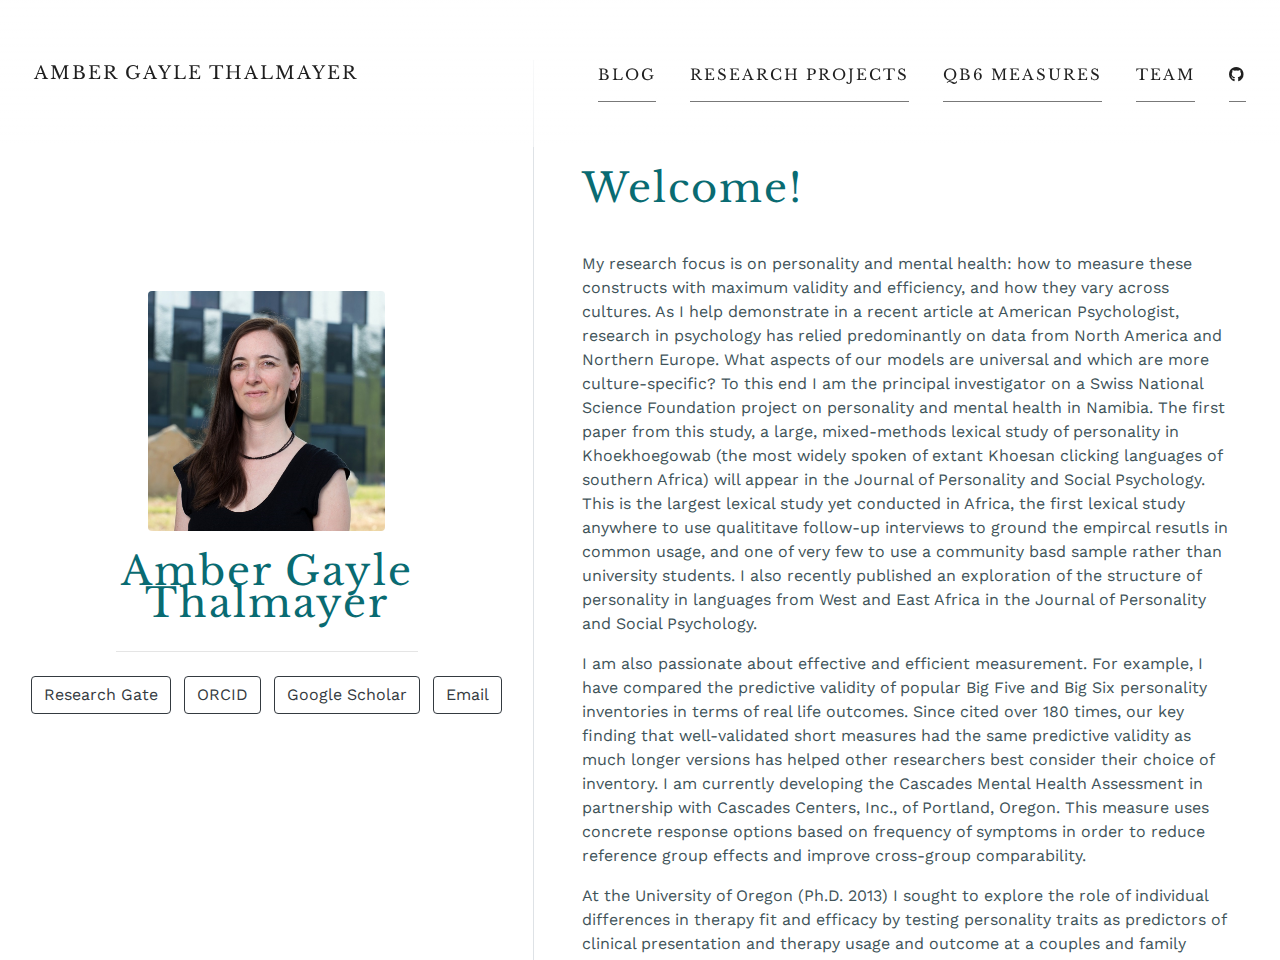
==== docs/index.html @ 48966f7f "initial commit" ====
<!doctype html>
<html lang="en">
  <head>
    <!-- Required meta tags -->
    <meta charset="utf-8">
    <meta name="viewport" content="width=device-width, initial-scale=1, shrink-to-fit=no">

    <!-- Bootstrap CSS -->
    <link rel="stylesheet" href="https://stackpath.bootstrapcdn.com/bootstrap/4.5.0/css/bootstrap.min.css">

    <link href="https://fonts.googleapis.com/css2?family=Roboto+Slab&display=swap" rel="stylesheet">
    <style type="text/css">body {font-family: 'Roboto Slab', serif;}</style>

    <title>Amber Gayle Thalmayer</title>

    
          <!--radix_placeholder_navigation_in_header-->
          <meta name="distill:offset" content=""/>

          <script type="application/javascript">

            window.headroom_prevent_pin = false;

            window.document.addEventListener("DOMContentLoaded", function (event) {

              // initialize headroom for banner
              var header = $('header').get(0);
              var headerHeight = header.offsetHeight;
              var headroom = new Headroom(header, {
                tolerance: 5,
                onPin : function() {
                  if (window.headroom_prevent_pin) {
                    window.headroom_prevent_pin = false;
                    headroom.unpin();
                  }
                }
              });
              headroom.init();
              if(window.location.hash)
                headroom.unpin();
              $(header).addClass('headroom--transition');

              // offset scroll location for banner on hash change
              // (see: https://github.com/WickyNilliams/headroom.js/issues/38)
              window.addEventListener("hashchange", function(event) {
                window.scrollTo(0, window.pageYOffset - (headerHeight + 25));
              });

              // responsive menu
              $('.distill-site-header').each(function(i, val) {
                var topnav = $(this);
                var toggle = topnav.find('.nav-toggle');
                toggle.on('click', function() {
                  topnav.toggleClass('responsive');
                });
              });

              // nav dropdowns
              $('.nav-dropbtn').click(function(e) {
                $(this).next('.nav-dropdown-content').toggleClass('nav-dropdown-active');
                $(this).parent().siblings('.nav-dropdown')
                   .children('.nav-dropdown-content').removeClass('nav-dropdown-active');
              });
              $("body").click(function(e){
                $('.nav-dropdown-content').removeClass('nav-dropdown-active');
              });
              $(".nav-dropdown").click(function(e){
                e.stopPropagation();
              });
            });
          </script>

          <style type="text/css">

          /* Theme (user-documented overrideables for nav appearance) */

          .distill-site-nav {
            color: rgba(255, 255, 255, 0.8);
            background-color: #0F2E3D;
            font-size: 15px;
            font-weight: 300;
          }

          .distill-site-nav a {
            color: inherit;
            text-decoration: none;
          }

          .distill-site-nav a:hover {
            color: white;
          }

          @media print {
            .distill-site-nav {
              display: none;
            }
          }

          .distill-site-header {

          }

          .distill-site-footer {

          }


          /* Site Header */

          .distill-site-header {
            width: 100%;
            box-sizing: border-box;
            z-index: 3;
          }

          .distill-site-header .nav-left {
            display: inline-block;
            margin-left: 8px;
          }

          @media screen and (max-width: 768px) {
            .distill-site-header .nav-left {
              margin-left: 0;
            }
          }


          .distill-site-header .nav-right {
            float: right;
            margin-right: 8px;
          }

          .distill-site-header a,
          .distill-site-header .title {
            display: inline-block;
            text-align: center;
            padding: 14px 10px 14px 10px;
          }

          .distill-site-header .title {
            font-size: 18px;
            min-width: 150px;
          }

          .distill-site-header .logo {
            padding: 0;
          }

          .distill-site-header .logo img {
            display: none;
            max-height: 20px;
            width: auto;
            margin-bottom: -4px;
          }

          .distill-site-header .nav-image img {
            max-height: 18px;
            width: auto;
            display: inline-block;
            margin-bottom: -3px;
          }



          @media screen and (min-width: 1000px) {
            .distill-site-header .logo img {
              display: inline-block;
            }
            .distill-site-header .nav-left {
              margin-left: 20px;
            }
            .distill-site-header .nav-right {
              margin-right: 20px;
            }
            .distill-site-header .title {
              padding-left: 12px;
            }
          }


          .distill-site-header .nav-toggle {
            display: none;
          }

          .nav-dropdown {
            display: inline-block;
            position: relative;
          }

          .nav-dropdown .nav-dropbtn {
            border: none;
            outline: none;
            color: rgba(255, 255, 255, 0.8);
            padding: 16px 10px;
            background-color: transparent;
            font-family: inherit;
            font-size: inherit;
            font-weight: inherit;
            margin: 0;
            margin-top: 1px;
            z-index: 2;
          }

          .nav-dropdown-content {
            display: none;
            position: absolute;
            background-color: white;
            min-width: 200px;
            border: 1px solid rgba(0,0,0,0.15);
            border-radius: 4px;
            box-shadow: 0px 8px 16px 0px rgba(0,0,0,0.1);
            z-index: 1;
            margin-top: 2px;
            white-space: nowrap;
            padding-top: 4px;
            padding-bottom: 4px;
          }

          .nav-dropdown-content hr {
            margin-top: 4px;
            margin-bottom: 4px;
            border: none;
            border-bottom: 1px solid rgba(0, 0, 0, 0.1);
          }

          .nav-dropdown-active {
            display: block;
          }

          .nav-dropdown-content a, .nav-dropdown-content .nav-dropdown-header {
            color: black;
            padding: 6px 24px;
            text-decoration: none;
            display: block;
            text-align: left;
          }

          .nav-dropdown-content .nav-dropdown-header {
            display: block;
            padding: 5px 24px;
            padding-bottom: 0;
            text-transform: uppercase;
            font-size: 14px;
            color: #999999;
            white-space: nowrap;
          }

          .nav-dropdown:hover .nav-dropbtn {
            color: white;
          }

          .nav-dropdown-content a:hover {
            background-color: #ddd;
            color: black;
          }

          .nav-right .nav-dropdown-content {
            margin-left: -45%;
            right: 0;
          }

          @media screen and (max-width: 768px) {
            .distill-site-header a, .distill-site-header .nav-dropdown  {display: none;}
            .distill-site-header a.nav-toggle {
              float: right;
              display: block;
            }
            .distill-site-header .title {
              margin-left: 0;
            }
            .distill-site-header .nav-right {
              margin-right: 0;
            }
            .distill-site-header {
              overflow: hidden;
            }
            .nav-right .nav-dropdown-content {
              margin-left: 0;
            }
          }


          @media screen and (max-width: 768px) {
            .distill-site-header.responsive {position: relative; min-height: 500px; }
            .distill-site-header.responsive a.nav-toggle {
              position: absolute;
              right: 0;
              top: 0;
            }
            .distill-site-header.responsive a,
            .distill-site-header.responsive .nav-dropdown {
              display: block;
              text-align: left;
            }
            .distill-site-header.responsive .nav-left,
            .distill-site-header.responsive .nav-right {
              width: 100%;
            }
            .distill-site-header.responsive .nav-dropdown {float: none;}
            .distill-site-header.responsive .nav-dropdown-content {position: relative;}
            .distill-site-header.responsive .nav-dropdown .nav-dropbtn {
              display: block;
              width: 100%;
              text-align: left;
            }
          }

          /* Site Footer */

          .distill-site-footer {
            width: 100%;
            overflow: hidden;
            box-sizing: border-box;
            z-index: 3;
            margin-top: 30px;
            padding-top: 30px;
            padding-bottom: 30px;
            text-align: center;
          }

          /* Headroom */

          d-title {
            padding-top: 6rem;
          }

          @media print {
            d-title {
              padding-top: 4rem;
            }
          }

          .headroom {
            z-index: 1000;
            position: fixed;
            top: 0;
            left: 0;
            right: 0;
          }

          .headroom--transition {
            transition: all .4s ease-in-out;
          }

          .headroom--unpinned {
            top: -100px;
          }

          .headroom--pinned {
            top: 0;
          }

          /* adjust viewport for navbar height */
          /* helps vertically center bootstrap (non-distill) content */
          .min-vh-100 {
            min-height: calc(100vh - 100px) !important;
          }

          </style>

          <script src="site_libs/jquery-3.6.0/jquery-3.6.0.min.js"></script>
          <link href="site_libs/font-awesome-5.1.0/css/all.css" rel="stylesheet"/>
          <link href="site_libs/font-awesome-5.1.0/css/v4-shims.css" rel="stylesheet"/>
          <script src="site_libs/headroom-0.9.4/headroom.min.js"></script>
          <script src="site_libs/autocomplete-0.37.1/autocomplete.min.js"></script>
          <script src="site_libs/fuse-6.4.1/fuse.min.js"></script>

          <script type="application/javascript">

          function getMeta(metaName) {
            var metas = document.getElementsByTagName('meta');
            for (let i = 0; i < metas.length; i++) {
              if (metas[i].getAttribute('name') === metaName) {
                return metas[i].getAttribute('content');
              }
            }
            return '';
          }

          function offsetURL(url) {
            var offset = getMeta('distill:offset');
            return offset ? offset + '/' + url : url;
          }

          function createFuseIndex() {

            // create fuse index
            var options = {
              keys: [
                { name: 'title', weight: 20 },
                { name: 'categories', weight: 15 },
                { name: 'description', weight: 10 },
                { name: 'contents', weight: 5 },
              ],
              ignoreLocation: true,
              threshold: 0
            };
            var fuse = new window.Fuse([], options);

            // fetch the main search.json
            return fetch(offsetURL('search.json'))
              .then(function(response) {
                if (response.status == 200) {
                  return response.json().then(function(json) {
                    // index main articles
                    json.articles.forEach(function(article) {
                      fuse.add(article);
                    });
                    // download collections and index their articles
                    return Promise.all(json.collections.map(function(collection) {
                      return fetch(offsetURL(collection)).then(function(response) {
                        if (response.status === 200) {
                          return response.json().then(function(articles) {
                            articles.forEach(function(article) {
                              fuse.add(article);
                            });
                          })
                        } else {
                          return Promise.reject(
                            new Error('Unexpected status from search index request: ' +
                                      response.status)
                          );
                        }
                      });
                    })).then(function() {
                      return fuse;
                    });
                  });

                } else {
                  return Promise.reject(
                    new Error('Unexpected status from search index request: ' +
                                response.status)
                  );
                }
              });
          }

          window.document.addEventListener("DOMContentLoaded", function (event) {

            // get search element (bail if we don't have one)
            var searchEl = window.document.getElementById('distill-search');
            if (!searchEl)
              return;

            createFuseIndex()
              .then(function(fuse) {

                // make search box visible
                searchEl.classList.remove('hidden');

                // initialize autocomplete
                var options = {
                  autoselect: true,
                  hint: false,
                  minLength: 2,
                };
                window.autocomplete(searchEl, options, [{
                  source: function(query, callback) {
                    const searchOptions = {
                      isCaseSensitive: false,
                      shouldSort: true,
                      minMatchCharLength: 2,
                      limit: 10,
                    };
                    var results = fuse.search(query, searchOptions);
                    callback(results
                      .map(function(result) { return result.item; })
                    );
                  },
                  templates: {
                    suggestion: function(suggestion) {
                      var img = suggestion.preview && Object.keys(suggestion.preview).length > 0
                        ? `<img src="${offsetURL(suggestion.preview)}"</img>`
                        : '';
                      var html = `
                        <div class="search-item">
                          <h3>${suggestion.title}</h3>
                          <div class="search-item-description">
                            ${suggestion.description || ''}
                          </div>
                          <div class="search-item-preview">
                            ${img}
                          </div>
                        </div>
                      `;
                      return html;
                    }
                  }
                }]).on('autocomplete:selected', function(event, suggestion) {
                  window.location.href = offsetURL(suggestion.path);
                });
                // remove inline display style on autocompleter (we want to
                // manage responsive display via css)
                $('.algolia-autocomplete').css("display", "");
              })
              .catch(function(error) {
                console.log(error);
              });

          });

          </script>

          <style type="text/css">

          .nav-search {
            font-size: x-small;
          }

          /* Algolioa Autocomplete */

          .algolia-autocomplete {
            display: inline-block;
            margin-left: 10px;
            vertical-align: sub;
            background-color: white;
            color: black;
            padding: 6px;
            padding-top: 8px;
            padding-bottom: 0;
            border-radius: 6px;
            border: 1px #0F2E3D solid;
            width: 180px;
          }


          @media screen and (max-width: 768px) {
            .distill-site-nav .algolia-autocomplete {
              display: none;
              visibility: hidden;
            }
            .distill-site-nav.responsive .algolia-autocomplete {
              display: inline-block;
              visibility: visible;
            }
            .distill-site-nav.responsive .algolia-autocomplete .aa-dropdown-menu {
              margin-left: 0;
              width: 400px;
              max-height: 400px;
            }
          }

          .algolia-autocomplete .aa-input, .algolia-autocomplete .aa-hint {
            width: 90%;
            outline: none;
            border: none;
          }

          .algolia-autocomplete .aa-hint {
            color: #999;
          }
          .algolia-autocomplete .aa-dropdown-menu {
            width: 550px;
            max-height: 70vh;
            overflow-x: visible;
            overflow-y: scroll;
            padding: 5px;
            margin-top: 3px;
            margin-left: -150px;
            background-color: #fff;
            border-radius: 5px;
            border: 1px solid #999;
            border-top: none;
          }

          .algolia-autocomplete .aa-dropdown-menu .aa-suggestion {
            cursor: pointer;
            padding: 5px 4px;
            border-bottom: 1px solid #eee;
          }

          .algolia-autocomplete .aa-dropdown-menu .aa-suggestion:last-of-type {
            border-bottom: none;
            margin-bottom: 2px;
          }

          .algolia-autocomplete .aa-dropdown-menu .aa-suggestion .search-item {
            overflow: hidden;
            font-size: 0.8em;
            line-height: 1.4em;
          }

          .algolia-autocomplete .aa-dropdown-menu .aa-suggestion .search-item h3 {
            font-size: 1rem;
            margin-block-start: 0;
            margin-block-end: 5px;
          }

          .algolia-autocomplete .aa-dropdown-menu .aa-suggestion .search-item-description {
            display: inline-block;
            overflow: hidden;
            height: 2.8em;
            width: 80%;
            margin-right: 4%;
          }

          .algolia-autocomplete .aa-dropdown-menu .aa-suggestion .search-item-preview {
            display: inline-block;
            width: 15%;
          }

          .algolia-autocomplete .aa-dropdown-menu .aa-suggestion .search-item-preview img {
            height: 3em;
            width: auto;
            display: none;
          }

          .algolia-autocomplete .aa-dropdown-menu .aa-suggestion .search-item-preview img[src] {
            display: initial;
          }

          .algolia-autocomplete .aa-dropdown-menu .aa-suggestion.aa-cursor {
            background-color: #eee;
          }
          .algolia-autocomplete .aa-dropdown-menu .aa-suggestion em {
            font-weight: bold;
            font-style: normal;
          }

          </style>


          <!--/radix_placeholder_navigation_in_header-->
          <!--radix_placeholder_site_in_header-->
          <style type="text/css">
          @import url('https://fonts.googleapis.com/css?family=Libre+Baskerville:300, 300i&display=swap');

          @import url('https://fonts.googleapis.com/css?family=Work+Sans&display=swap');

          @import url('https://fonts.googleapis.com/css?family=DM+Mono&display=swap');

          body {
            font-family: "Work Sans";
            /*color: #1f1f1f;*/
            color: #405359;
            font-size: 16px;
          }


          h1, h2, h3, h4, h5, h6 {
            font-family: "Libre Baskerville";
            letter-spacing: 2px;
            line-height: 2rem; /* increases, so wrapping headers don't overlap */ 
            color: #096B72;
            font-weight: 300;
          }

          d-title {
            padding-top: 13rem; /*so that navbar doesn't overlap fixed title */
          }

          d-title h1,
          d-article h2 {
          	font-weight: 300;
          }

          d-article div.sourceCode code, 
          d-article pre code {
          	font-family: "DM Mono", monospace;
          	font-size: 1rem;
          }

          /* --------------Navbar-------------------- */


          /* background-image for fade-to-white color of navbar */
          .distill-site-header{ 
            padding: 40px 0px;
            background-image: linear-gradient(to bottom, rgba(255, 255, 255, 1), rgba(255,255,255,0.5));   
            background-color: transparent;
            font-size: 15px;
            font-family: "Libre Baskerville";
            letter-spacing: 2px;
            text-transform: uppercase;
          }

          .distill-site-header .logo img{
            max-height: 40px; /* Makes logo bigger, default was 20px */
          }

          /* dropdown navbar color on mobile */

          @media screen and (max-width: 768px){
            .distill-site-header.responsive {
                background: rgba(255,255,255,0.99);
            }
          }


          /* Navbar Links with Animated Hover */ 


          .distill-site-header a { /* A normal link in navbar */
            color: #1f1f1f;
            display: inline-block; /* This line and line below is so pseudo-element will work later */
            position: relative; 
            text-decoration: none;
            padding-left: 0px; /* overrides default so animation looks Ok */
            padding-right: 0px; /* overrides default so animation looks Ok */
            margin: 10px 14px; /* replaces default padding values for margin values */
          }


          .distill-site-header a:hover { /* (unanimated) hover behavior for navbar links */
            color: #787878;
            padding-left: 0px; /* overrides default so animation looks Ok */
            padding-right: 0px; /* overrides default so animation looks Ok */
            margin: 10px 14px; /* replaces default padding values for margin values */
          }

          .distill-site-header a:before { /*Creates pseudoelement line under link */
            background-color: #787878;
            content: '';
            height: 1px; 
            position: absolute;
            bottom: -1px;
            transition: width 0.3s ease-in-out; /* animate the width */
            width: 100%;
          }

          .distill-site-header a:hover:before {
            width: 0; /* Shrinks width of pseudoelement to 0 when hovered */
          }

          /* Makes sure animation does NOT apply to Title or Logo links (or toggle on mobile) */

          .distill-site-header a.title:before, .distill-site-nav a.logo:before, a.nav-toggle:before {
            display: none;
          }

          .distill-site-header a.title, .distill-site-nav a.logo {
            padding: 10px 0px;
            margin: 10px 14px;
          }


          /* No navbar links on mobile except title and nav-toggle */

          @media screen and (max-width: 768px) {
            .distill-site-header a, .distill-site-header .nav-dropdown {
              display: none;
            }
            
            .distill-site-header a.title, .distill-site-header a.nav-toggle {
              display: inline-block;
              padding: 10px 0px;
              margin: 10px 14px; 
            }
          }



          /* -------------Appendix---------------- */

          d-appendix {
            background-color: #e6f3fc;
            border-top: none !important;
          }

          /* -------------Footer------------------*/

          .distill-site-footer {
            color: #f7f7f7b0;
            background-color: #1f1f1f;
            margin-top: 0px;
            padding: 50px 20px;
            font-size: 13px;
            letter-spacing: 1px;
            text-transform: uppercase;
            line-height: 12px;
            
          }

          d-byline div.byline.grid div p,
          d-byline,
          d-byline p,
          p.author,
          p.affiliation,
          d-byline h3,
          .d-toc,
          .d-toc-header,
          .d-toc ul,
          d-appendix p {
          	font-size: 0.9rem;
          }

          d-appendix h3 + * {
          	margin-top: 1.5em !important;
          }


          /*----- COLORED LIST BULLET----*/

          d-article ul {
            list-style: none; /* Remove default bullets */
          }

          d-article ul li::before {
            content: "\2022";  /* Add content: \2022 is the CSS Code/unicode for a bullet */
            color: #79beee; /* Change the color */
            font-weight: normal; /* If you want it to be bold */
            display: inline-block; /* Needed to add space between the bullet and the text */
            width: 1.5em; /* Also needed for space (tweak if needed) */
            margin-left: -1.5em; /* Also needed for space (tweak if needed) */
          }

          d-article ul > li > p {
            display: inline; /* to have content show up next to bullet */
            line-height: 1.6em;
          }

          d-article ul > li { /*to add back in space between bullet items that I took away by making p display inline */
            margin-top: 1em;
            margin-bottom: 1em;
          }

          .d-toc ul li::before {
            content: " ";  /* Remove toc bullets */
          }




          </style>
          <!--/radix_placeholder_site_in_header-->
          
          <style type="text/css">
          body {
            padding-top: 60px;
          }
          </style>
          <script src="C:\Users\HOME\Documents\R\win-library\4.0\rmarkdown\rmd\h\pandoc\header-attrs.js"></script>
    
    
  </head>
  <body>

          <!--radix_placeholder_navigation_before_body-->
          <header class="header header--fixed" role="banner">
          <nav class="distill-site-nav distill-site-header">
          <div class="nav-left">
          <a href="index.html" class="title">Amber Gayle Thalmayer</a>
          </div>
          <div class="nav-right">
          <a href="blog.html">Blog</a>
          <a href="projects.html">Research Projects</a>
          <a href="measures.html">QB6 Measures</a>
          <a href="team.html">Team</a>
          <a href="https://github.com/gayoungson/gayoungson.github.io">
          <i class="fab fa-github" aria-hidden="true"></i>
          </a>
          <a href="javascript:void(0);" class="nav-toggle">&#9776;</a>
          </div>
          </nav>
          </header>
          <!--/radix_placeholder_navigation_before_body-->
          <!--radix_placeholder_site_before_body-->
          <!--/radix_placeholder_site_before_body-->
    
    <div class="container-fluid d-none d-lg-block d-xl-block">
      <div class="d-flex row flex-row vh-100">
        <div class="d-flex flex-column col-5 align-items-center text-center align-self-center">
          <div class="mx-auto text-center">
            <div class="p-3">
              <img src="images/amber.jpg" style="height:15rem" class="rounded">
            </div>
            <div class="p-2">
              <h1>Amber Gayle Thalmayer</h1>
            </div>
            <hr style="width:60%;"/>
            <div class="p-2">
              <div id="icon-list">
                <ul class="list-inline">
                                    <li class="list-inline-item">
                    <a href=https://www.researchgate.net/profile/Amber_Thalmayer>
                      <button type="button" class="btn btn-outline-dark mb-2">
                        Research Gate
                      </button>
                    </a>
                  </li>
                                    <li class="list-inline-item">
                    <a href=https://orcid.org/0000-0002-1963-1123>
                      <button type="button" class="btn btn-outline-dark mb-2">
                        ORCID
                      </button>
                    </a>
                  </li>
                                    <li class="list-inline-item">
                    <a href=https://scholar.google.ch/citations?user=fji_8owAAAAJ&amp;hl=en/>
                      <button type="button" class="btn btn-outline-dark mb-2">
                        Google Scholar
                      </button>
                    </a>
                  </li>
                                    <li class="list-inline-item">
                    <a href=mailto:amber-gayle.thalmayer@psychologie.uzh.ch>
                      <button type="button" class="btn btn-outline-dark mb-2">
                        Email
                      </button>
                    </a>
                  </li>
                                  </ul>
              </div>
            </div>
          </div>
        </div>
        <div class="d-flex flex-column vh-100 border-left"></div>
        <div class="d-flex flex-column col px-5 align-items-center align-self-center mh-100" style="overflow-y: scroll;">
          <div class="my-5" id="content">
            <p>   <br />
             </p>
            <div id="welcome" class="section level1">
            <h1>Welcome!</h1>
            <p> </p>
            <p>My research focus is on personality and mental health:
            how to measure these constructs with maximum validity and
            efficiency, and how they vary across cultures. As I help
            demonstrate in a recent article at American Psychologist,
            research in psychology has relied predominantly on data from
            North America and Northern Europe. What aspects of our
            models are universal and which are more culture-specific? To
            this end I am the principal investigator on a Swiss National
            Science Foundation project on personality and mental health
            in Namibia. The first paper from this study, a large,
            mixed-methods lexical study of personality in Khoekhoegowab
            (the most widely spoken of extant Khoesan clicking languages
            of southern Africa) will appear in the Journal of
            Personality and Social Psychology. This is the largest
            lexical study yet conducted in Africa, the first lexical
            study anywhere to use qualititave follow-up interviews to
            ground the empircal resutls in common usage, and one of very
            few to use a community basd sample rather than university
            students. I also recently published an exploration of the
            structure of personality in languages from West and East
            Africa in the Journal of Personality and Social
            Psychology.</p>
            <p>I am also passionate about effective and efficient
            measurement. For example, I have compared the predictive
            validity of popular Big Five and Big Six personality
            inventories in terms of real life outcomes. Since cited over
            180 times, our key finding that well-validated short
            measures had the same predictive validity as much longer
            versions has helped other researchers best consider their
            choice of inventory. I am currently developing the Cascades
            Mental Health Assessment in partnership with Cascades
            Centers, Inc., of Portland, Oregon. This measure uses
            concrete response options based on frequency of symptoms in
            order to reduce reference group effects and improve
            cross-group comparability.</p>
            <p>At the University of Oregon (Ph.D. 2013) I sought to
            explore the role of individual differences in therapy fit
            and efficacy by testing personality traits as predictors of
            clinical presentation and therapy usage and outcome at a
            couples and family therapy clinic. I also carried out
            several projects seeking common-denominators of personality
            structure and measurement across cultures and on the
            influence of ethically-relevant values and personality
            traits on each other over time in a longitudinal study. As a
            postdoctoral project manager for a National Institute of
            Drug Abuse funded study at the University of Los Angeles
            Medical School (2013-2016), I helped assess the impact of a
            change in U.S. law on access to mental health services.</p>
            <p>Incoming editorial board member 2020, European Journal of
            Personality Incoming co-chair (2021), International
            Committee, Society for Personality and Social Psychology
            (SPSP) Elected member of executive board (2019-2021) World
            Association of Personality Psychology</p>
            <p>   </p>
            <div id="acknowledgments" class="section level3 appendix">
            <h3 class="appendix">Acknowledgments</h3>
            <p>This website was made by <a
            href="mailto:g.son@unibas.ch">Gayoung Son</a> with the <a
            href="https://rstudio.github.io/distill/">distill
            package</a> and a custom theme by Alison Hill &amp; <a
            href="https://desiree.rbind.io/">Desirée De Leon</a>.</p>
            </div>
            </div>
          </div>
        </div>
      </div>
    </div>

    <div class="container-flex min-vh-100 d-block d-lg-none d-xl-none">
      <div class="d-flex flex-row justify-content-center">
        <div class="d-flex flex-col">
          <div class="mx-auto">
            <div class="p-3 mt-3 text-center">
              <img src="images/amber.jpg" style="height:15rem" class="rounded">
            </div>
            <div class="p-2 text-center">
              <h1>Amber Gayle Thalmayer</h1>
            </div>
            <hr style="width:60%;"/>

            <div class="row justify-content-center align-items-center">
              <div class="col-8 p-1 text-center">
                <div class="list-group">
                                    <a href=https://www.researchgate.net/profile/Amber_Thalmayer>
                    <button type="button" class="list-group-item list-group-item-action my-1 rounded">
                      Research Gate
                    </button>
                  </a>
                                    <a href=https://orcid.org/0000-0002-1963-1123>
                    <button type="button" class="list-group-item list-group-item-action my-1 rounded">
                      ORCID
                    </button>
                  </a>
                                    <a href=https://scholar.google.ch/citations?user=fji_8owAAAAJ&amp;hl=en/>
                    <button type="button" class="list-group-item list-group-item-action my-1 rounded">
                      Google Scholar
                    </button>
                  </a>
                                    <a href=mailto:amber-gayle.thalmayer@psychologie.uzh.ch>
                    <button type="button" class="list-group-item list-group-item-action my-1 rounded">
                      Email
                    </button>
                  </a>
                                  </div>
              </div>
            </div>
            <div class="p pt-4 px-5">
              <p>   <br />
               </p>
              <div id="welcome" class="section level1">
              <h1>Welcome!</h1>
              <p> </p>
              <p>My research focus is on personality and mental health:
              how to measure these constructs with maximum validity and
              efficiency, and how they vary across cultures. As I help
              demonstrate in a recent article at American Psychologist,
              research in psychology has relied predominantly on data
              from North America and Northern Europe. What aspects of
              our models are universal and which are more
              culture-specific? To this end I am the principal
              investigator on a Swiss National Science Foundation
              project on personality and mental health in Namibia. The
              first paper from this study, a large, mixed-methods
              lexical study of personality in Khoekhoegowab (the most
              widely spoken of extant Khoesan clicking languages of
              southern Africa) will appear in the Journal of Personality
              and Social Psychology. This is the largest lexical study
              yet conducted in Africa, the first lexical study anywhere
              to use qualititave follow-up interviews to ground the
              empircal resutls in common usage, and one of very few to
              use a community basd sample rather than university
              students. I also recently published an exploration of the
              structure of personality in languages from West and East
              Africa in the Journal of Personality and Social
              Psychology.</p>
              <p>I am also passionate about effective and efficient
              measurement. For example, I have compared the predictive
              validity of popular Big Five and Big Six personality
              inventories in terms of real life outcomes. Since cited
              over 180 times, our key finding that well-validated short
              measures had the same predictive validity as much longer
              versions has helped other researchers best consider their
              choice of inventory. I am currently developing the
              Cascades Mental Health Assessment in partnership with
              Cascades Centers, Inc., of Portland, Oregon. This measure
              uses concrete response options based on frequency of
              symptoms in order to reduce reference group effects and
              improve cross-group comparability.</p>
              <p>At the University of Oregon (Ph.D. 2013) I sought to
              explore the role of individual differences in therapy fit
              and efficacy by testing personality traits as predictors
              of clinical presentation and therapy usage and outcome at
              a couples and family therapy clinic. I also carried out
              several projects seeking common-denominators of
              personality structure and measurement across cultures and
              on the influence of ethically-relevant values and
              personality traits on each other over time in a
              longitudinal study. As a postdoctoral project manager for
              a National Institute of Drug Abuse funded study at the
              University of Los Angeles Medical School (2013-2016), I
              helped assess the impact of a change in U.S. law on access
              to mental health services.</p>
              <p>Incoming editorial board member 2020, European Journal
              of Personality Incoming co-chair (2021), International
              Committee, Society for Personality and Social Psychology
              (SPSP) Elected member of executive board (2019-2021) World
              Association of Personality Psychology</p>
              <p>   </p>
              <div id="acknowledgments" class="section level3 appendix">
              <h3 class="appendix">Acknowledgments</h3>
              <p>This website was made by <a
              href="mailto:g.son@unibas.ch">Gayoung Son</a> with the <a
              href="https://rstudio.github.io/distill/">distill
              package</a> and a custom theme by Alison Hill &amp; <a
              href="https://desiree.rbind.io/">Desirée De Leon</a>.</p>
              </div>
              </div>
            </div>
        </div>
      </div>
    </div>

    <!-- Optional JavaScript -->
    <!-- jQuery first, then Popper.js, then Bootstrap JS -->
    <script src="https://code.jquery.com/jquery-3.5.1.slim.min.js" integrity="sha384-DfXdz2htPH0lsSSs5nCTpuj/zy4C+OGpamoFVy38MVBnE+IbbVYUew+OrCXaRkfj" crossorigin="anonymous"></script>
    <script src="https://cdn.jsdelivr.net/npm/popper.js@1.16.0/dist/umd/popper.min.js" integrity="sha384-Q6E9RHvbIyZFJoft+2mJbHaEWldlvI9IOYy5n3zV9zzTtmI3UksdQRVvoxMfooAo" crossorigin="anonymous"></script>
    <script src="https://stackpath.bootstrapcdn.com/bootstrap/4.5.0/js/bootstrap.min.js" integrity="sha384-OgVRvuATP1z7JjHLkuOU7Xw704+h835Lr+6QL9UvYjZE3Ipu6Tp75j7Bh/kR0JKI" crossorigin="anonymous"></script>

      <!--radix_placeholder_site_after_body-->
      <!--/radix_placeholder_site_after_body-->
      <!--radix_placeholder_navigation_after_body-->
      <!--/radix_placeholder_navigation_after_body-->
  
  </body>
</html>
---- docs/site_libs/font-awesome-5.1.0/css/all.css ----
/*!
 * Font Awesome Free 5.1.0 by @fontawesome - https://fontawesome.com
 * License - https://fontawesome.com/license (Icons: CC BY 4.0, Fonts: SIL OFL 1.1, Code: MIT License)
 */
.fa,.fab,.fal,.far,.fas{-moz-osx-font-smoothing:grayscale;-webkit-font-smoothing:antialiased;display:inline-block;font-style:normal;font-variant:normal;text-rendering:auto;line-height:1}.fa-lg{font-size:1.33333em;line-height:.75em;vertical-align:-.0667em}.fa-xs{font-size:.75em}.fa-sm{font-size:.875em}.fa-1x{font-size:1em}.fa-2x{font-size:2em}.fa-3x{font-size:3em}.fa-4x{font-size:4em}.fa-5x{font-size:5em}.fa-6x{font-size:6em}.fa-7x{font-size:7em}.fa-8x{font-size:8em}.fa-9x{font-size:9em}.fa-10x{font-size:10em}.fa-fw{text-align:center;width:1.25em}.fa-ul{list-style-type:none;margin-left:2.5em;padding-left:0}.fa-ul>li{position:relative}.fa-li{left:-2em;position:absolute;text-align:center;width:2em;line-height:inherit}.fa-border{border:.08em solid #eee;border-radius:.1em;padding:.2em .25em .15em}.fa-pull-left{float:left}.fa-pull-right{float:right}.fa.fa-pull-left,.fab.fa-pull-left,.fal.fa-pull-left,.far.fa-pull-left,.fas.fa-pull-left{margin-right:.3em}.fa.fa-pull-right,.fab.fa-pull-right,.fal.fa-pull-right,.far.fa-pull-right,.fas.fa-pull-right{margin-left:.3em}.fa-spin{animation:a 2s infinite linear}.fa-pulse{animation:a 1s infinite steps(8)}@keyframes a{0%{transform:rotate(0deg)}to{transform:rotate(1turn)}}.fa-rotate-90{-ms-filter:"progid:DXImageTransform.Microsoft.BasicImage(rotation=1)";transform:rotate(90deg)}.fa-rotate-180{-ms-filter:"progid:DXImageTransform.Microsoft.BasicImage(rotation=2)";transform:rotate(180deg)}.fa-rotate-270{-ms-filter:"progid:DXImageTransform.Microsoft.BasicImage(rotation=3)";transform:rotate(270deg)}.fa-flip-horizontal{-ms-filter:"progid:DXImageTransform.Microsoft.BasicImage(rotation=0, mirror=1)";transform:scaleX(-1)}.fa-flip-vertical{transform:scaleY(-1)}.fa-flip-horizontal.fa-flip-vertical,.fa-flip-vertical{-ms-filter:"progid:DXImageTransform.Microsoft.BasicImage(rotation=2, mirror=1)"}.fa-flip-horizontal.fa-flip-vertical{transform:scale(-1)}:root .fa-flip-horizontal,:root .fa-flip-vertical,:root .fa-rotate-90,:root .fa-rotate-180,:root .fa-rotate-270{-webkit-filter:none;filter:none}.fa-stack{display:inline-block;height:2em;line-height:2em;position:relative;vertical-align:middle;width:2em}.fa-stack-1x,.fa-stack-2x{left:0;position:absolute;text-align:center;width:100%}.fa-stack-1x{line-height:inherit}.fa-stack-2x{font-size:2em}.fa-inverse{color:#fff}.fa-500px:before{content:"\f26e"}.fa-accessible-icon:before{content:"\f368"}.fa-accusoft:before{content:"\f369"}.fa-address-book:before{content:"\f2b9"}.fa-address-card:before{content:"\f2bb"}.fa-adjust:before{content:"\f042"}.fa-adn:before{content:"\f170"}.fa-adversal:before{content:"\f36a"}.fa-affiliatetheme:before{content:"\f36b"}.fa-algolia:before{content:"\f36c"}.fa-align-center:before{content:"\f037"}.fa-align-justify:before{content:"\f039"}.fa-align-left:before{content:"\f036"}.fa-align-right:before{content:"\f038"}.fa-allergies:before{content:"\f461"}.fa-amazon:before{content:"\f270"}.fa-amazon-pay:before{content:"\f42c"}.fa-ambulance:before{content:"\f0f9"}.fa-american-sign-language-interpreting:before{content:"\f2a3"}.fa-amilia:before{content:"\f36d"}.fa-anchor:before{content:"\f13d"}.fa-android:before{content:"\f17b"}.fa-angellist:before{content:"\f209"}.fa-angle-double-down:before{content:"\f103"}.fa-angle-double-left:before{content:"\f100"}.fa-angle-double-right:before{content:"\f101"}.fa-angle-double-up:before{content:"\f102"}.fa-angle-down:before{content:"\f107"}.fa-angle-left:before{content:"\f104"}.fa-angle-right:before{content:"\f105"}.fa-angle-up:before{content:"\f106"}.fa-angry:before{content:"\f556"}.fa-angrycreative:before{content:"\f36e"}.fa-angular:before{content:"\f420"}.fa-app-store:before{content:"\f36f"}.fa-app-store-ios:before{content:"\f370"}.fa-apper:before{content:"\f371"}.fa-apple:before{content:"\f179"}.fa-apple-pay:before{content:"\f415"}.fa-archive:before{content:"\f187"}.fa-archway:before{content:"\f557"}.fa-arrow-alt-circle-down:before{content:"\f358"}.fa-arrow-alt-circle-left:before{content:"\f359"}.fa-arrow-alt-circle-right:before{content:"\f35a"}.fa-arrow-alt-circle-up:before{content:"\f35b"}.fa-arrow-circle-down:before{content:"\f0ab"}.fa-arrow-circle-left:before{content:"\f0a8"}.fa-arrow-circle-right:before{content:"\f0a9"}.fa-arrow-circle-up:before{content:"\f0aa"}.fa-arrow-down:before{content:"\f063"}.fa-arrow-left:before{content:"\f060"}.fa-arrow-right:before{content:"\f061"}.fa-arrow-up:before{content:"\f062"}.fa-arrows-alt:before{content:"\f0b2"}.fa-arrows-alt-h:before{content:"\f337"}.fa-arrows-alt-v:before{content:"\f338"}.fa-assistive-listening-systems:before{content:"\f2a2"}.fa-asterisk:before{content:"\f069"}.fa-asymmetrik:before{content:"\f372"}.fa-at:before{content:"\f1fa"}.fa-atlas:before{content:"\f558"}.fa-audible:before{content:"\f373"}.fa-audio-description:before{content:"\f29e"}.fa-autoprefixer:before{content:"\f41c"}.fa-avianex:before{content:"\f374"}.fa-aviato:before{content:"\f421"}.fa-award:before{content:"\f559"}.fa-aws:before{content:"\f375"}.fa-backspace:before{content:"\f55a"}.fa-backward:before{content:"\f04a"}.fa-balance-scale:before{content:"\f24e"}.fa-ban:before{content:"\f05e"}.fa-band-aid:before{content:"\f462"}.fa-bandcamp:before{content:"\f2d5"}.fa-barcode:before{content:"\f02a"}.fa-bars:before{content:"\f0c9"}.fa-baseball-ball:before{content:"\f433"}.fa-basketball-ball:before{content:"\f434"}.fa-bath:before{content:"\f2cd"}.fa-battery-empty:before{content:"\f244"}.fa-battery-full:before{content:"\f240"}.fa-battery-half:before{content:"\f242"}.fa-battery-quarter:before{content:"\f243"}.fa-battery-three-quarters:before{content:"\f241"}.fa-bed:before{content:"\f236"}.fa-beer:before{content:"\f0fc"}.fa-behance:before{content:"\f1b4"}.fa-behance-square:before{content:"\f1b5"}.fa-bell:before{content:"\f0f3"}.fa-bell-slash:before{content:"\f1f6"}.fa-bezier-curve:before{content:"\f55b"}.fa-bicycle:before{content:"\f206"}.fa-bimobject:before{content:"\f378"}.fa-binoculars:before{content:"\f1e5"}.fa-birthday-cake:before{content:"\f1fd"}.fa-bitbucket:before{content:"\f171"}.fa-bitcoin:before{content:"\f379"}.fa-bity:before{content:"\f37a"}.fa-black-tie:before{content:"\f27e"}.fa-blackberry:before{content:"\f37b"}.fa-blender:before{content:"\f517"}.fa-blind:before{content:"\f29d"}.fa-blogger:before{content:"\f37c"}.fa-blogger-b:before{content:"\f37d"}.fa-bluetooth:before{content:"\f293"}.fa-bluetooth-b:before{content:"\f294"}.fa-bold:before{content:"\f032"}.fa-bolt:before{content:"\f0e7"}.fa-bomb:before{content:"\f1e2"}.fa-bong:before{content:"\f55c"}.fa-book:before{content:"\f02d"}.fa-book-open:before{content:"\f518"}.fa-bookmark:before{content:"\f02e"}.fa-bowling-ball:before{content:"\f436"}.fa-box:before{content:"\f466"}.fa-box-open:before{content:"\f49e"}.fa-boxes:before{content:"\f468"}.fa-braille:before{content:"\f2a1"}.fa-briefcase:before{content:"\f0b1"}.fa-briefcase-medical:before{content:"\f469"}.fa-broadcast-tower:before{content:"\f519"}.fa-broom:before{content:"\f51a"}.fa-brush:before{content:"\f55d"}.fa-btc:before{content:"\f15a"}.fa-bug:before{content:"\f188"}.fa-building:before{content:"\f1ad"}.fa-bullhorn:before{content:"\f0a1"}.fa-bullseye:before{content:"\f140"}.fa-burn:before{content:"\f46a"}.fa-buromobelexperte:before{content:"\f37f"}.fa-bus:before{content:"\f207"}.fa-bus-alt:before{content:"\f55e"}.fa-buysellads:before{content:"\f20d"}.fa-calculator:before{content:"\f1ec"}.fa-calendar:before{content:"\f133"}.fa-calendar-alt:before{content:"\f073"}.fa-calendar-check:before{content:"\f274"}.fa-calendar-minus:before{content:"\f272"}.fa-calendar-plus:before{content:"\f271"}.fa-calendar-times:before{content:"\f273"}.fa-camera:before{content:"\f030"}.fa-camera-retro:before{content:"\f083"}.fa-cannabis:before{content:"\f55f"}.fa-capsules:before{content:"\f46b"}.fa-car:before{content:"\f1b9"}.fa-caret-down:before{content:"\f0d7"}.fa-caret-left:before{content:"\f0d9"}.fa-caret-right:before{content:"\f0da"}.fa-caret-square-down:before{content:"\f150"}.fa-caret-square-left:before{content:"\f191"}.fa-caret-square-right:before{content:"\f152"}.fa-caret-square-up:before{content:"\f151"}.fa-caret-up:before{content:"\f0d8"}.fa-cart-arrow-down:before{content:"\f218"}.fa-cart-plus:before{content:"\f217"}.fa-cc-amazon-pay:before{content:"\f42d"}.fa-cc-amex:before{content:"\f1f3"}.fa-cc-apple-pay:before{content:"\f416"}.fa-cc-diners-club:before{content:"\f24c"}.fa-cc-discover:before{content:"\f1f2"}.fa-cc-jcb:before{content:"\f24b"}.fa-cc-mastercard:before{content:"\f1f1"}.fa-cc-paypal:before{content:"\f1f4"}.fa-cc-stripe:before{content:"\f1f5"}.fa-cc-visa:before{content:"\f1f0"}.fa-centercode:before{content:"\f380"}.fa-certificate:before{content:"\f0a3"}.fa-chalkboard:before{content:"\f51b"}.fa-chalkboard-teacher:before{content:"\f51c"}.fa-chart-area:before{content:"\f1fe"}.fa-chart-bar:before{content:"\f080"}.fa-chart-line:before{content:"\f201"}.fa-chart-pie:before{content:"\f200"}.fa-check:before{content:"\f00c"}.fa-check-circle:before{content:"\f058"}.fa-check-double:before{content:"\f560"}.fa-check-square:before{content:"\f14a"}.fa-chess:before{content:"\f439"}.fa-chess-bishop:before{content:"\f43a"}.fa-chess-board:before{content:"\f43c"}.fa-chess-king:before{content:"\f43f"}.fa-chess-knight:before{content:"\f441"}.fa-chess-pawn:before{content:"\f443"}.fa-chess-queen:before{content:"\f445"}.fa-chess-rook:before{content:"\f447"}.fa-chevron-circle-down:before{content:"\f13a"}.fa-chevron-circle-left:before{content:"\f137"}.fa-chevron-circle-right:before{content:"\f138"}.fa-chevron-circle-up:before{content:"\f139"}.fa-chevron-down:before{content:"\f078"}.fa-chevron-left:before{content:"\f053"}.fa-chevron-right:before{content:"\f054"}.fa-chevron-up:before{content:"\f077"}.fa-child:before{content:"\f1ae"}.fa-chrome:before{content:"\f268"}.fa-church:before{content:"\f51d"}.fa-circle:before{content:"\f111"}.fa-circle-notch:before{content:"\f1ce"}.fa-clipboard:before{content:"\f328"}.fa-clipboard-check:before{content:"\f46c"}.fa-clipboard-list:before{content:"\f46d"}.fa-clock:before{content:"\f017"}.fa-clone:before{content:"\f24d"}.fa-closed-captioning:before{content:"\f20a"}.fa-cloud:before{content:"\f0c2"}.fa-cloud-download-alt:before{content:"\f381"}.fa-cloud-upload-alt:before{content:"\f382"}.fa-cloudscale:before{content:"\f383"}.fa-cloudsmith:before{content:"\f384"}.fa-cloudversify:before{content:"\f385"}.fa-cocktail:before{content:"\f561"}.fa-code:before{content:"\f121"}.fa-code-branch:before{content:"\f126"}.fa-codepen:before{content:"\f1cb"}.fa-codiepie:before{content:"\f284"}.fa-coffee:before{content:"\f0f4"}.fa-cog:before{content:"\f013"}.fa-cogs:before{content:"\f085"}.fa-coins:before{content:"\f51e"}.fa-columns:before{content:"\f0db"}.fa-comment:before{content:"\f075"}.fa-comment-alt:before{content:"\f27a"}.fa-comment-dots:before{content:"\f4ad"}.fa-comment-slash:before{content:"\f4b3"}.fa-comments:before{content:"\f086"}.fa-compact-disc:before{content:"\f51f"}.fa-compass:before{content:"\f14e"}.fa-compress:before{content:"\f066"}.fa-concierge-bell:before{content:"\f562"}.fa-connectdevelop:before{content:"\f20e"}.fa-contao:before{content:"\f26d"}.fa-cookie:before{content:"\f563"}.fa-cookie-bite:before{content:"\f564"}.fa-copy:before{content:"\f0c5"}.fa-copyright:before{content:"\f1f9"}.fa-couch:before{content:"\f4b8"}.fa-cpanel:before{content:"\f388"}.fa-creative-commons:before{content:"\f25e"}.fa-creative-commons-by:before{content:"\f4e7"}.fa-creative-commons-nc:before{content:"\f4e8"}.fa-creative-commons-nc-eu:before{content:"\f4e9"}.fa-creative-commons-nc-jp:before{content:"\f4ea"}.fa-creative-commons-nd:before{content:"\f4eb"}.fa-creative-commons-pd:before{content:"\f4ec"}.fa-creative-commons-pd-alt:before{content:"\f4ed"}.fa-creative-commons-remix:before{content:"\f4ee"}.fa-creative-commons-sa:before{content:"\f4ef"}.fa-creative-commons-sampling:before{content:"\f4f0"}.fa-creative-commons-sampling-plus:before{content:"\f4f1"}.fa-creative-commons-share:before{content:"\f4f2"}.fa-credit-card:before{content:"\f09d"}.fa-crop:before{content:"\f125"}.fa-crop-alt:before{content:"\f565"}.fa-crosshairs:before{content:"\f05b"}.fa-crow:before{content:"\f520"}.fa-crown:before{content:"\f521"}.fa-css3:before{content:"\f13c"}.fa-css3-alt:before{content:"\f38b"}.fa-cube:before{content:"\f1b2"}.fa-cubes:before{content:"\f1b3"}.fa-cut:before{content:"\f0c4"}.fa-cuttlefish:before{content:"\f38c"}.fa-d-and-d:before{content:"\f38d"}.fa-dashcube:before{content:"\f210"}.fa-database:before{content:"\f1c0"}.fa-deaf:before{content:"\f2a4"}.fa-delicious:before{content:"\f1a5"}.fa-deploydog:before{content:"\f38e"}.fa-deskpro:before{content:"\f38f"}.fa-desktop:before{content:"\f108"}.fa-deviantart:before{content:"\f1bd"}.fa-diagnoses:before{content:"\f470"}.fa-dice:before{content:"\f522"}.fa-dice-five:before{content:"\f523"}.fa-dice-four:before{content:"\f524"}.fa-dice-one:before{content:"\f525"}.fa-dice-six:before{content:"\f526"}.fa-dice-three:before{content:"\f527"}.fa-dice-two:before{content:"\f528"}.fa-digg:before{content:"\f1a6"}.fa-digital-ocean:before{content:"\f391"}.fa-digital-tachograph:before{content:"\f566"}.fa-discord:before{content:"\f392"}.fa-discourse:before{content:"\f393"}.fa-divide:before{content:"\f529"}.fa-dizzy:before{content:"\f567"}.fa-dna:before{content:"\f471"}.fa-dochub:before{content:"\f394"}.fa-docker:before{content:"\f395"}.fa-dollar-sign:before{content:"\f155"}.fa-dolly:before{content:"\f472"}.fa-dolly-flatbed:before{content:"\f474"}.fa-donate:before{content:"\f4b9"}.fa-door-closed:before{content:"\f52a"}.fa-door-open:before{content:"\f52b"}.fa-dot-circle:before{content:"\f192"}.fa-dove:before{content:"\f4ba"}.fa-download:before{content:"\f019"}.fa-draft2digital:before{content:"\f396"}.fa-drafting-compass:before{content:"\f568"}.fa-dribbble:before{content:"\f17d"}.fa-dribbble-square:before{content:"\f397"}.fa-dropbox:before{content:"\f16b"}.fa-drum:before{content:"\f569"}.fa-drum-steelpan:before{content:"\f56a"}.fa-drupal:before{content:"\f1a9"}.fa-dumbbell:before{content:"\f44b"}.fa-dyalog:before{content:"\f399"}.fa-earlybirds:before{content:"\f39a"}.fa-ebay:before{content:"\f4f4"}.fa-edge:before{content:"\f282"}.fa-edit:before{content:"\f044"}.fa-eject:before{content:"\f052"}.fa-elementor:before{content:"\f430"}.fa-ellipsis-h:before{content:"\f141"}.fa-ellipsis-v:before{content:"\f142"}.fa-ember:before{content:"\f423"}.fa-empire:before{content:"\f1d1"}.fa-envelope:before{content:"\f0e0"}.fa-envelope-open:before{content:"\f2b6"}.fa-envelope-square:before{content:"\f199"}.fa-envira:before{content:"\f299"}.fa-equals:before{content:"\f52c"}.fa-eraser:before{content:"\f12d"}.fa-erlang:before{content:"\f39d"}.fa-ethereum:before{content:"\f42e"}.fa-etsy:before{content:"\f2d7"}.fa-euro-sign:before{content:"\f153"}.fa-exchange-alt:before{content:"\f362"}.fa-exclamation:before{content:"\f12a"}.fa-exclamation-circle:before{content:"\f06a"}.fa-exclamation-triangle:before{content:"\f071"}.fa-expand:before{content:"\f065"}.fa-expand-arrows-alt:before{content:"\f31e"}.fa-expeditedssl:before{content:"\f23e"}.fa-external-link-alt:before{content:"\f35d"}.fa-external-link-square-alt:before{content:"\f360"}.fa-eye:before{content:"\f06e"}.fa-eye-dropper:before{content:"\f1fb"}.fa-eye-slash:before{content:"\f070"}.fa-facebook:before{content:"\f09a"}.fa-facebook-f:before{content:"\f39e"}.fa-facebook-messenger:before{content:"\f39f"}.fa-facebook-square:before{content:"\f082"}.fa-fast-backward:before{content:"\f049"}.fa-fast-forward:before{content:"\f050"}.fa-fax:before{content:"\f1ac"}.fa-feather:before{content:"\f52d"}.fa-feather-alt:before{content:"\f56b"}.fa-female:before{content:"\f182"}.fa-fighter-jet:before{content:"\f0fb"}.fa-file:before{content:"\f15b"}.fa-file-alt:before{content:"\f15c"}.fa-file-archive:before{content:"\f1c6"}.fa-file-audio:before{content:"\f1c7"}.fa-file-code:before{content:"\f1c9"}.fa-file-contract:before{content:"\f56c"}.fa-file-download:before{content:"\f56d"}.fa-file-excel:before{content:"\f1c3"}.fa-file-export:before{content:"\f56e"}.fa-file-image:before{content:"\f1c5"}.fa-file-import:before{content:"\f56f"}.fa-file-invoice:before{content:"\f570"}.fa-file-invoice-dollar:before{content:"\f571"}.fa-file-medical:before{content:"\f477"}.fa-file-medical-alt:before{content:"\f478"}.fa-file-pdf:before{content:"\f1c1"}.fa-file-powerpoint:before{content:"\f1c4"}.fa-file-prescription:before{content:"\f572"}.fa-file-signature:before{content:"\f573"}.fa-file-upload:before{content:"\f574"}.fa-file-video:before{content:"\f1c8"}.fa-file-word:before{content:"\f1c2"}.fa-fill:before{content:"\f575"}.fa-fill-drip:before{content:"\f576"}.fa-film:before{content:"\f008"}.fa-filter:before{content:"\f0b0"}.fa-fingerprint:before{content:"\f577"}.fa-fire:before{content:"\f06d"}.fa-fire-extinguisher:before{content:"\f134"}.fa-firefox:before{content:"\f269"}.fa-first-aid:before{content:"\f479"}.fa-first-order:before{content:"\f2b0"}.fa-first-order-alt:before{content:"\f50a"}.fa-firstdraft:before{content:"\f3a1"}.fa-fish:before{content:"\f578"}.fa-flag:before{content:"\f024"}.fa-flag-checkered:before{content:"\f11e"}.fa-flask:before{content:"\f0c3"}.fa-flickr:before{content:"\f16e"}.fa-flipboard:before{content:"\f44d"}.fa-flushed:before{content:"\f579"}.fa-fly:before{content:"\f417"}.fa-folder:before{content:"\f07b"}.fa-folder-open:before{content:"\f07c"}.fa-font:before{content:"\f031"}.fa-font-awesome:before{content:"\f2b4"}.fa-font-awesome-alt:before{content:"\f35c"}.fa-font-awesome-flag:before{content:"\f425"}.fa-font-awesome-logo-full:before{content:"\f4e6"}.fa-fonticons:before{content:"\f280"}.fa-fonticons-fi:before{content:"\f3a2"}.fa-football-ball:before{content:"\f44e"}.fa-fort-awesome:before{content:"\f286"}.fa-fort-awesome-alt:before{content:"\f3a3"}.fa-forumbee:before{content:"\f211"}.fa-forward:before{content:"\f04e"}.fa-foursquare:before{content:"\f180"}.fa-free-code-camp:before{content:"\f2c5"}.fa-freebsd:before{content:"\f3a4"}.fa-frog:before{content:"\f52e"}.fa-frown:before{content:"\f119"}.fa-frown-open:before{content:"\f57a"}.fa-fulcrum:before{content:"\f50b"}.fa-futbol:before{content:"\f1e3"}.fa-galactic-republic:before{content:"\f50c"}.fa-galactic-senate:before{content:"\f50d"}.fa-gamepad:before{content:"\f11b"}.fa-gas-pump:before{content:"\f52f"}.fa-gavel:before{content:"\f0e3"}.fa-gem:before{content:"\f3a5"}.fa-genderless:before{content:"\f22d"}.fa-get-pocket:before{content:"\f265"}.fa-gg:before{content:"\f260"}.fa-gg-circle:before{content:"\f261"}.fa-gift:before{content:"\f06b"}.fa-git:before{content:"\f1d3"}.fa-git-square:before{content:"\f1d2"}.fa-github:before{content:"\f09b"}.fa-github-alt:before{content:"\f113"}.fa-github-square:before{content:"\f092"}.fa-gitkraken:before{content:"\f3a6"}.fa-gitlab:before{content:"\f296"}.fa-gitter:before{content:"\f426"}.fa-glass-martini:before{content:"\f000"}.fa-glass-martini-alt:before{content:"\f57b"}.fa-glasses:before{content:"\f530"}.fa-glide:before{content:"\f2a5"}.fa-glide-g:before{content:"\f2a6"}.fa-globe:before{content:"\f0ac"}.fa-globe-africa:before{content:"\f57c"}.fa-globe-americas:before{content:"\f57d"}.fa-globe-asia:before{content:"\f57e"}.fa-gofore:before{content:"\f3a7"}.fa-golf-ball:before{content:"\f450"}.fa-goodreads:before{content:"\f3a8"}.fa-goodreads-g:before{content:"\f3a9"}.fa-google:before{content:"\f1a0"}.fa-google-drive:before{content:"\f3aa"}.fa-google-play:before{content:"\f3ab"}.fa-google-plus:before{content:"\f2b3"}.fa-google-plus-g:before{content:"\f0d5"}.fa-google-plus-square:before{content:"\f0d4"}.fa-google-wallet:before{content:"\f1ee"}.fa-graduation-cap:before{content:"\f19d"}.fa-gratipay:before{content:"\f184"}.fa-grav:before{content:"\f2d6"}.fa-greater-than:before{content:"\f531"}.fa-greater-than-equal:before{content:"\f532"}.fa-grimace:before{content:"\f57f"}.fa-grin:before{content:"\f580"}.fa-grin-alt:before{content:"\f581"}.fa-grin-beam:before{content:"\f582"}.fa-grin-beam-sweat:before{content:"\f583"}.fa-grin-hearts:before{content:"\f584"}.fa-grin-squint:before{content:"\f585"}.fa-grin-squint-tears:before{content:"\f586"}.fa-grin-stars:before{content:"\f587"}.fa-grin-tears:before{content:"\f588"}.fa-grin-tongue:before{content:"\f589"}.fa-grin-tongue-squint:before{content:"\f58a"}.fa-grin-tongue-wink:before{content:"\f58b"}.fa-grin-wink:before{content:"\f58c"}.fa-grip-horizontal:before{content:"\f58d"}.fa-grip-vertical:before{content:"\f58e"}.fa-gripfire:before{content:"\f3ac"}.fa-grunt:before{content:"\f3ad"}.fa-gulp:before{content:"\f3ae"}.fa-h-square:before{content:"\f0fd"}.fa-hacker-news:before{content:"\f1d4"}.fa-hacker-news-square:before{content:"\f3af"}.fa-hand-holding:before{content:"\f4bd"}.fa-hand-holding-heart:before{content:"\f4be"}.fa-hand-holding-usd:before{content:"\f4c0"}.fa-hand-lizard:before{content:"\f258"}.fa-hand-paper:before{content:"\f256"}.fa-hand-peace:before{content:"\f25b"}.fa-hand-point-down:before{content:"\f0a7"}.fa-hand-point-left:before{content:"\f0a5"}.fa-hand-point-right:before{content:"\f0a4"}.fa-hand-point-up:before{content:"\f0a6"}.fa-hand-pointer:before{content:"\f25a"}.fa-hand-rock:before{content:"\f255"}.fa-hand-scissors:before{content:"\f257"}.fa-hand-spock:before{content:"\f259"}.fa-hands:before{content:"\f4c2"}.fa-hands-helping:before{content:"\f4c4"}.fa-handshake:before{content:"\f2b5"}.fa-hashtag:before{content:"\f292"}.fa-hdd:before{content:"\f0a0"}.fa-heading:before{content:"\f1dc"}.fa-headphones:before{content:"\f025"}.fa-headphones-alt:before{content:"\f58f"}.fa-headset:before{content:"\f590"}.fa-heart:before{content:"\f004"}.fa-heartbeat:before{content:"\f21e"}.fa-helicopter:before{content:"\f533"}.fa-highlighter:before{content:"\f591"}.fa-hips:before{content:"\f452"}.fa-hire-a-helper:before{content:"\f3b0"}.fa-history:before{content:"\f1da"}.fa-hockey-puck:before{content:"\f453"}.fa-home:before{content:"\f015"}.fa-hooli:before{content:"\f427"}.fa-hornbill:before{content:"\f592"}.fa-hospital:before{content:"\f0f8"}.fa-hospital-alt:before{content:"\f47d"}.fa-hospital-symbol:before{content:"\f47e"}.fa-hot-tub:before{content:"\f593"}.fa-hotel:before{content:"\f594"}.fa-hotjar:before{content:"\f3b1"}.fa-hourglass:before{content:"\f254"}.fa-hourglass-end:before{content:"\f253"}.fa-hourglass-half:before{content:"\f252"}.fa-hourglass-start:before{content:"\f251"}.fa-houzz:before{content:"\f27c"}.fa-html5:before{content:"\f13b"}.fa-hubspot:before{content:"\f3b2"}.fa-i-cursor:before{content:"\f246"}.fa-id-badge:before{content:"\f2c1"}.fa-id-card:before{content:"\f2c2"}.fa-id-card-alt:before{content:"\f47f"}.fa-image:before{content:"\f03e"}.fa-images:before{content:"\f302"}.fa-imdb:before{content:"\f2d8"}.fa-inbox:before{content:"\f01c"}.fa-indent:before{content:"\f03c"}.fa-industry:before{content:"\f275"}.fa-infinity:before{content:"\f534"}.fa-info:before{content:"\f129"}.fa-info-circle:before{content:"\f05a"}.fa-instagram:before{content:"\f16d"}.fa-internet-explorer:before{content:"\f26b"}.fa-ioxhost:before{content:"\f208"}.fa-italic:before{content:"\f033"}.fa-itunes:before{content:"\f3b4"}.fa-itunes-note:before{content:"\f3b5"}.fa-java:before{content:"\f4e4"}.fa-jedi-order:before{content:"\f50e"}.fa-jenkins:before{content:"\f3b6"}.fa-joget:before{content:"\f3b7"}.fa-joint:before{content:"\f595"}.fa-joomla:before{content:"\f1aa"}.fa-js:before{content:"\f3b8"}.fa-js-square:before{content:"\f3b9"}.fa-jsfiddle:before{content:"\f1cc"}.fa-key:before{content:"\f084"}.fa-keybase:before{content:"\f4f5"}.fa-keyboard:before{content:"\f11c"}.fa-keycdn:before{content:"\f3ba"}.fa-kickstarter:before{content:"\f3bb"}.fa-kickstarter-k:before{content:"\f3bc"}.fa-kiss:before{content:"\f596"}.fa-kiss-beam:before{content:"\f597"}.fa-kiss-wink-heart:before{content:"\f598"}.fa-kiwi-bird:before{content:"\f535"}.fa-korvue:before{content:"\f42f"}.fa-language:before{content:"\f1ab"}.fa-laptop:before{content:"\f109"}.fa-laravel:before{content:"\f3bd"}.fa-lastfm:before{content:"\f202"}.fa-lastfm-square:before{content:"\f203"}.fa-laugh:before{content:"\f599"}.fa-laugh-beam:before{content:"\f59a"}.fa-laugh-squint:before{content:"\f59b"}.fa-laugh-wink:before{content:"\f59c"}.fa-leaf:before{content:"\f06c"}.fa-leanpub:before{content:"\f212"}.fa-lemon:before{content:"\f094"}.fa-less:before{content:"\f41d"}.fa-less-than:before{content:"\f536"}.fa-less-than-equal:before{content:"\f537"}.fa-level-down-alt:before{content:"\f3be"}.fa-level-up-alt:before{content:"\f3bf"}.fa-life-ring:before{content:"\f1cd"}.fa-lightbulb:before{content:"\f0eb"}.fa-line:before{content:"\f3c0"}.fa-link:before{content:"\f0c1"}.fa-linkedin:before{content:"\f08c"}.fa-linkedin-in:before{content:"\f0e1"}.fa-linode:before{content:"\f2b8"}.fa-linux:before{content:"\f17c"}.fa-lira-sign:before{content:"\f195"}.fa-list:before{content:"\f03a"}.fa-list-alt:before{content:"\f022"}.fa-list-ol:before{content:"\f0cb"}.fa-list-ul:before{content:"\f0ca"}.fa-location-arrow:before{content:"\f124"}.fa-lock:before{content:"\f023"}.fa-lock-open:before{content:"\f3c1"}.fa-long-arrow-alt-down:before{content:"\f309"}.fa-long-arrow-alt-left:before{content:"\f30a"}.fa-long-arrow-alt-right:before{content:"\f30b"}.fa-long-arrow-alt-up:before{content:"\f30c"}.fa-low-vision:before{content:"\f2a8"}.fa-luggage-cart:before{content:"\f59d"}.fa-lyft:before{content:"\f3c3"}.fa-magento:before{content:"\f3c4"}.fa-magic:before{content:"\f0d0"}.fa-magnet:before{content:"\f076"}.fa-mailchimp:before{content:"\f59e"}.fa-male:before{content:"\f183"}.fa-mandalorian:before{content:"\f50f"}.fa-map:before{content:"\f279"}.fa-map-marked:before{content:"\f59f"}.fa-map-marked-alt:before{content:"\f5a0"}.fa-map-marker:before{content:"\f041"}.fa-map-marker-alt:before{content:"\f3c5"}.fa-map-pin:before{content:"\f276"}.fa-map-signs:before{content:"\f277"}.fa-marker:before{content:"\f5a1"}.fa-mars:before{content:"\f222"}.fa-mars-double:before{content:"\f227"}.fa-mars-stroke:before{content:"\f229"}.fa-mars-stroke-h:before{content:"\f22b"}.fa-mars-stroke-v:before{content:"\f22a"}.fa-mastodon:before{content:"\f4f6"}.fa-maxcdn:before{content:"\f136"}.fa-medal:before{content:"\f5a2"}.fa-medapps:before{content:"\f3c6"}.fa-medium:before{content:"\f23a"}.fa-medium-m:before{content:"\f3c7"}.fa-medkit:before{content:"\f0fa"}.fa-medrt:before{content:"\f3c8"}.fa-meetup:before{content:"\f2e0"}.fa-megaport:before{content:"\f5a3"}.fa-meh:before{content:"\f11a"}.fa-meh-blank:before{content:"\f5a4"}.fa-meh-rolling-eyes:before{content:"\f5a5"}.fa-memory:before{content:"\f538"}.fa-mercury:before{content:"\f223"}.fa-microchip:before{content:"\f2db"}.fa-microphone:before{content:"\f130"}.fa-microphone-alt:before{content:"\f3c9"}.fa-microphone-alt-slash:before{content:"\f539"}.fa-microphone-slash:before{content:"\f131"}.fa-microsoft:before{content:"\f3ca"}.fa-minus:before{content:"\f068"}.fa-minus-circle:before{content:"\f056"}.fa-minus-square:before{content:"\f146"}.fa-mix:before{content:"\f3cb"}.fa-mixcloud:before{content:"\f289"}.fa-mizuni:before{content:"\f3cc"}.fa-mobile:before{content:"\f10b"}.fa-mobile-alt:before{content:"\f3cd"}.fa-modx:before{content:"\f285"}.fa-monero:before{content:"\f3d0"}.fa-money-bill:before{content:"\f0d6"}.fa-money-bill-alt:before{content:"\f3d1"}.fa-money-bill-wave:before{content:"\f53a"}.fa-money-bill-wave-alt:before{content:"\f53b"}.fa-money-check:before{content:"\f53c"}.fa-money-check-alt:before{content:"\f53d"}.fa-monument:before{content:"\f5a6"}.fa-moon:before{content:"\f186"}.fa-mortar-pestle:before{content:"\f5a7"}.fa-motorcycle:before{content:"\f21c"}.fa-mouse-pointer:before{content:"\f245"}.fa-music:before{content:"\f001"}.fa-napster:before{content:"\f3d2"}.fa-neuter:before{content:"\f22c"}.fa-newspaper:before{content:"\f1ea"}.fa-nimblr:before{content:"\f5a8"}.fa-nintendo-switch:before{content:"\f418"}.fa-node:before{content:"\f419"}.fa-node-js:before{content:"\f3d3"}.fa-not-equal:before{content:"\f53e"}.fa-notes-medical:before{content:"\f481"}.fa-npm:before{content:"\f3d4"}.fa-ns8:before{content:"\f3d5"}.fa-nutritionix:before{content:"\f3d6"}.fa-object-group:before{content:"\f247"}.fa-object-ungroup:before{content:"\f248"}.fa-odnoklassniki:before{content:"\f263"}.fa-odnoklassniki-square:before{content:"\f264"}.fa-old-republic:before{content:"\f510"}.fa-opencart:before{content:"\f23d"}.fa-openid:before{content:"\f19b"}.fa-opera:before{content:"\f26a"}.fa-optin-monster:before{content:"\f23c"}.fa-osi:before{content:"\f41a"}.fa-outdent:before{content:"\f03b"}.fa-page4:before{content:"\f3d7"}.fa-pagelines:before{content:"\f18c"}.fa-paint-brush:before{content:"\f1fc"}.fa-paint-roller:before{content:"\f5aa"}.fa-palette:before{content:"\f53f"}.fa-palfed:before{content:"\f3d8"}.fa-pallet:before{content:"\f482"}.fa-paper-plane:before{content:"\f1d8"}.fa-paperclip:before{content:"\f0c6"}.fa-parachute-box:before{content:"\f4cd"}.fa-paragraph:before{content:"\f1dd"}.fa-parking:before{content:"\f540"}.fa-passport:before{content:"\f5ab"}.fa-paste:before{content:"\f0ea"}.fa-patreon:before{content:"\f3d9"}.fa-pause:before{content:"\f04c"}.fa-pause-circle:before{content:"\f28b"}.fa-paw:before{content:"\f1b0"}.fa-paypal:before{content:"\f1ed"}.fa-pen:before{content:"\f304"}.fa-pen-alt:before{content:"\f305"}.fa-pen-fancy:before{content:"\f5ac"}.fa-pen-nib:before{content:"\f5ad"}.fa-pen-square:before{content:"\f14b"}.fa-pencil-alt:before{content:"\f303"}.fa-pencil-ruler:before{content:"\f5ae"}.fa-people-carry:before{content:"\f4ce"}.fa-percent:before{content:"\f295"}.fa-percentage:before{content:"\f541"}.fa-periscope:before{content:"\f3da"}.fa-phabricator:before{content:"\f3db"}.fa-phoenix-framework:before{content:"\f3dc"}.fa-phoenix-squadron:before{content:"\f511"}.fa-phone:before{content:"\f095"}.fa-phone-slash:before{content:"\f3dd"}.fa-phone-square:before{content:"\f098"}.fa-phone-volume:before{content:"\f2a0"}.fa-php:before{content:"\f457"}.fa-pied-piper:before{content:"\f2ae"}.fa-pied-piper-alt:before{content:"\f1a8"}.fa-pied-piper-hat:before{content:"\f4e5"}.fa-pied-piper-pp:before{content:"\f1a7"}.fa-piggy-bank:before{content:"\f4d3"}.fa-pills:before{content:"\f484"}.fa-pinterest:before{content:"\f0d2"}.fa-pinterest-p:before{content:"\f231"}.fa-pinterest-square:before{content:"\f0d3"}.fa-plane:before{content:"\f072"}.fa-plane-arrival:before{content:"\f5af"}.fa-plane-departure:before{content:"\f5b0"}.fa-play:before{content:"\f04b"}.fa-play-circle:before{content:"\f144"}.fa-playstation:before{content:"\f3df"}.fa-plug:before{content:"\f1e6"}.fa-plus:before{content:"\f067"}.fa-plus-circle:before{content:"\f055"}.fa-plus-square:before{content:"\f0fe"}.fa-podcast:before{content:"\f2ce"}.fa-poo:before{content:"\f2fe"}.fa-portrait:before{content:"\f3e0"}.fa-pound-sign:before{content:"\f154"}.fa-power-off:before{content:"\f011"}.fa-prescription:before{content:"\f5b1"}.fa-prescription-bottle:before{content:"\f485"}.fa-prescription-bottle-alt:before{content:"\f486"}.fa-print:before{content:"\f02f"}.fa-procedures:before{content:"\f487"}.fa-product-hunt:before{content:"\f288"}.fa-project-diagram:before{content:"\f542"}.fa-pushed:before{content:"\f3e1"}.fa-puzzle-piece:before{content:"\f12e"}.fa-python:before{content:"\f3e2"}.fa-qq:before{content:"\f1d6"}.fa-qrcode:before{content:"\f029"}.fa-question:before{content:"\f128"}.fa-question-circle:before{content:"\f059"}.fa-quidditch:before{content:"\f458"}.fa-quinscape:before{content:"\f459"}.fa-quora:before{content:"\f2c4"}.fa-quote-left:before{content:"\f10d"}.fa-quote-right:before{content:"\f10e"}.fa-r-project:before{content:"\f4f7"}.fa-random:before{content:"\f074"}.fa-ravelry:before{content:"\f2d9"}.fa-react:before{content:"\f41b"}.fa-readme:before{content:"\f4d5"}.fa-rebel:before{content:"\f1d0"}.fa-receipt:before{content:"\f543"}.fa-recycle:before{content:"\f1b8"}.fa-red-river:before{content:"\f3e3"}.fa-reddit:before{content:"\f1a1"}.fa-reddit-alien:before{content:"\f281"}.fa-reddit-square:before{content:"\f1a2"}.fa-redo:before{content:"\f01e"}.fa-redo-alt:before{content:"\f2f9"}.fa-registered:before{content:"\f25d"}.fa-rendact:before{content:"\f3e4"}.fa-renren:before{content:"\f18b"}.fa-reply:before{content:"\f3e5"}.fa-reply-all:before{content:"\f122"}.fa-replyd:before{content:"\f3e6"}.fa-researchgate:before{content:"\f4f8"}.fa-resolving:before{content:"\f3e7"}.fa-retweet:before{content:"\f079"}.fa-ribbon:before{content:"\f4d6"}.fa-road:before{content:"\f018"}.fa-robot:before{content:"\f544"}.fa-rocket:before{content:"\f135"}.fa-rocketchat:before{content:"\f3e8"}.fa-rockrms:before{content:"\f3e9"}.fa-rss:before{content:"\f09e"}.fa-rss-square:before{content:"\f143"}.fa-ruble-sign:before{content:"\f158"}.fa-ruler:before{content:"\f545"}.fa-ruler-combined:before{content:"\f546"}.fa-ruler-horizontal:before{content:"\f547"}.fa-ruler-vertical:before{content:"\f548"}.fa-rupee-sign:before{content:"\f156"}.fa-sad-cry:before{content:"\f5b3"}.fa-sad-tear:before{content:"\f5b4"}.fa-safari:before{content:"\f267"}.fa-sass:before{content:"\f41e"}.fa-save:before{content:"\f0c7"}.fa-schlix:before{content:"\f3ea"}.fa-school:before{content:"\f549"}.fa-screwdriver:before{content:"\f54a"}.fa-scribd:before{content:"\f28a"}.fa-search:before{content:"\f002"}.fa-search-minus:before{content:"\f010"}.fa-search-plus:before{content:"\f00e"}.fa-searchengin:before{content:"\f3eb"}.fa-seedling:before{content:"\f4d8"}.fa-sellcast:before{content:"\f2da"}.fa-sellsy:before{content:"\f213"}.fa-server:before{content:"\f233"}.fa-servicestack:before{content:"\f3ec"}.fa-share:before{content:"\f064"}.fa-share-alt:before{content:"\f1e0"}.fa-share-alt-square:before{content:"\f1e1"}.fa-share-square:before{content:"\f14d"}.fa-shekel-sign:before{content:"\f20b"}.fa-shield-alt:before{content:"\f3ed"}.fa-ship:before{content:"\f21a"}.fa-shipping-fast:before{content:"\f48b"}.fa-shirtsinbulk:before{content:"\f214"}.fa-shoe-prints:before{content:"\f54b"}.fa-shopping-bag:before{content:"\f290"}.fa-shopping-basket:before{content:"\f291"}.fa-shopping-cart:before{content:"\f07a"}.fa-shopware:before{content:"\f5b5"}.fa-shower:before{content:"\f2cc"}.fa-shuttle-van:before{content:"\f5b6"}.fa-sign:before{content:"\f4d9"}.fa-sign-in-alt:before{content:"\f2f6"}.fa-sign-language:before{content:"\f2a7"}.fa-sign-out-alt:before{content:"\f2f5"}.fa-signal:before{content:"\f012"}.fa-signature:before{content:"\f5b7"}.fa-simplybuilt:before{content:"\f215"}.fa-sistrix:before{content:"\f3ee"}.fa-sitemap:before{content:"\f0e8"}.fa-sith:before{content:"\f512"}.fa-skull:before{content:"\f54c"}.fa-skyatlas:before{content:"\f216"}.fa-skype:before{content:"\f17e"}.fa-slack:before{content:"\f198"}.fa-slack-hash:before{content:"\f3ef"}.fa-sliders-h:before{content:"\f1de"}.fa-slideshare:before{content:"\f1e7"}.fa-smile:before{content:"\f118"}.fa-smile-beam:before{content:"\f5b8"}.fa-smile-wink:before{content:"\f4da"}.fa-smoking:before{content:"\f48d"}.fa-smoking-ban:before{content:"\f54d"}.fa-snapchat:before{content:"\f2ab"}.fa-snapchat-ghost:before{content:"\f2ac"}.fa-snapchat-square:before{content:"\f2ad"}.fa-snowflake:before{content:"\f2dc"}.fa-solar-panel:before{content:"\f5ba"}.fa-sort:before{content:"\f0dc"}.fa-sort-alpha-down:before{content:"\f15d"}.fa-sort-alpha-up:before{content:"\f15e"}.fa-sort-amount-down:before{content:"\f160"}.fa-sort-amount-up:before{content:"\f161"}.fa-sort-down:before{content:"\f0dd"}.fa-sort-numeric-down:before{content:"\f162"}.fa-sort-numeric-up:before{content:"\f163"}.fa-sort-up:before{content:"\f0de"}.fa-soundcloud:before{content:"\f1be"}.fa-spa:before{content:"\f5bb"}.fa-space-shuttle:before{content:"\f197"}.fa-speakap:before{content:"\f3f3"}.fa-spinner:before{content:"\f110"}.fa-splotch:before{content:"\f5bc"}.fa-spotify:before{content:"\f1bc"}.fa-spray-can:before{content:"\f5bd"}.fa-square:before{content:"\f0c8"}.fa-square-full:before{content:"\f45c"}.fa-squarespace:before{content:"\f5be"}.fa-stack-exchange:before{content:"\f18d"}.fa-stack-overflow:before{content:"\f16c"}.fa-stamp:before{content:"\f5bf"}.fa-star:before{content:"\f005"}.fa-star-half:before{content:"\f089"}.fa-star-half-alt:before{content:"\f5c0"}.fa-staylinked:before{content:"\f3f5"}.fa-steam:before{content:"\f1b6"}.fa-steam-square:before{content:"\f1b7"}.fa-steam-symbol:before{content:"\f3f6"}.fa-step-backward:before{content:"\f048"}.fa-step-forward:before{content:"\f051"}.fa-stethoscope:before{content:"\f0f1"}.fa-sticker-mule:before{content:"\f3f7"}.fa-sticky-note:before{content:"\f249"}.fa-stop:before{content:"\f04d"}.fa-stop-circle:before{content:"\f28d"}.fa-stopwatch:before{content:"\f2f2"}.fa-store:before{content:"\f54e"}.fa-store-alt:before{content:"\f54f"}.fa-strava:before{content:"\f428"}.fa-stream:before{content:"\f550"}.fa-street-view:before{content:"\f21d"}.fa-strikethrough:before{content:"\f0cc"}.fa-stripe:before{content:"\f429"}.fa-stripe-s:before{content:"\f42a"}.fa-stroopwafel:before{content:"\f551"}.fa-studiovinari:before{content:"\f3f8"}.fa-stumbleupon:before{content:"\f1a4"}.fa-stumbleupon-circle:before{content:"\f1a3"}.fa-subscript:before{content:"\f12c"}.fa-subway:before{content:"\f239"}.fa-suitcase:before{content:"\f0f2"}.fa-suitcase-rolling:before{content:"\f5c1"}.fa-sun:before{content:"\f185"}.fa-superpowers:before{content:"\f2dd"}.fa-superscript:before{content:"\f12b"}.fa-supple:before{content:"\f3f9"}.fa-surprise:before{content:"\f5c2"}.fa-swatchbook:before{content:"\f5c3"}.fa-swimmer:before{content:"\f5c4"}.fa-swimming-pool:before{content:"\f5c5"}.fa-sync:before{content:"\f021"}.fa-sync-alt:before{content:"\f2f1"}.fa-syringe:before{content:"\f48e"}.fa-table:before{content:"\f0ce"}.fa-table-tennis:before{content:"\f45d"}.fa-tablet:before{content:"\f10a"}.fa-tablet-alt:before{content:"\f3fa"}.fa-tablets:before{content:"\f490"}.fa-tachometer-alt:before{content:"\f3fd"}.fa-tag:before{content:"\f02b"}.fa-tags:before{content:"\f02c"}.fa-tape:before{content:"\f4db"}.fa-tasks:before{content:"\f0ae"}.fa-taxi:before{content:"\f1ba"}.fa-teamspeak:before{content:"\f4f9"}.fa-telegram:before{content:"\f2c6"}.fa-telegram-plane:before{content:"\f3fe"}.fa-tencent-weibo:before{content:"\f1d5"}.fa-terminal:before{content:"\f120"}.fa-text-height:before{content:"\f034"}.fa-text-width:before{content:"\f035"}.fa-th:before{content:"\f00a"}.fa-th-large:before{content:"\f009"}.fa-th-list:before{content:"\f00b"}.fa-themeco:before{content:"\f5c6"}.fa-themeisle:before{content:"\f2b2"}.fa-thermometer:before{content:"\f491"}.fa-thermometer-empty:before{content:"\f2cb"}.fa-thermometer-full:before{content:"\f2c7"}.fa-thermometer-half:before{content:"\f2c9"}.fa-thermometer-quarter:before{content:"\f2ca"}.fa-thermometer-three-quarters:before{content:"\f2c8"}.fa-thumbs-down:before{content:"\f165"}.fa-thumbs-up:before{content:"\f164"}.fa-thumbtack:before{content:"\f08d"}.fa-ticket-alt:before{content:"\f3ff"}.fa-times:before{content:"\f00d"}.fa-times-circle:before{content:"\f057"}.fa-tint:before{content:"\f043"}.fa-tint-slash:before{content:"\f5c7"}.fa-tired:before{content:"\f5c8"}.fa-toggle-off:before{content:"\f204"}.fa-toggle-on:before{content:"\f205"}.fa-toolbox:before{content:"\f552"}.fa-tooth:before{content:"\f5c9"}.fa-trade-federation:before{content:"\f513"}.fa-trademark:before{content:"\f25c"}.fa-train:before{content:"\f238"}.fa-transgender:before{content:"\f224"}.fa-transgender-alt:before{content:"\f225"}.fa-trash:before{content:"\f1f8"}.fa-trash-alt:before{content:"\f2ed"}.fa-tree:before{content:"\f1bb"}.fa-trello:before{content:"\f181"}.fa-tripadvisor:before{content:"\f262"}.fa-trophy:before{content:"\f091"}.fa-truck:before{content:"\f0d1"}.fa-truck-loading:before{content:"\f4de"}.fa-truck-moving:before{content:"\f4df"}.fa-tshirt:before{content:"\f553"}.fa-tty:before{content:"\f1e4"}.fa-tumblr:before{content:"\f173"}.fa-tumblr-square:before{content:"\f174"}.fa-tv:before{content:"\f26c"}.fa-twitch:before{content:"\f1e8"}.fa-twitter:before{content:"\f099"}.fa-twitter-square:before{content:"\f081"}.fa-typo3:before{content:"\f42b"}.fa-uber:before{content:"\f402"}.fa-uikit:before{content:"\f403"}.fa-umbrella:before{content:"\f0e9"}.fa-umbrella-beach:before{content:"\f5ca"}.fa-underline:before{content:"\f0cd"}.fa-undo:before{content:"\f0e2"}.fa-undo-alt:before{content:"\f2ea"}.fa-uniregistry:before{content:"\f404"}.fa-universal-access:before{content:"\f29a"}.fa-university:before{content:"\f19c"}.fa-unlink:before{content:"\f127"}.fa-unlock:before{content:"\f09c"}.fa-unlock-alt:before{content:"\f13e"}.fa-untappd:before{content:"\f405"}.fa-upload:before{content:"\f093"}.fa-usb:before{content:"\f287"}.fa-user:before{content:"\f007"}.fa-user-alt:before{content:"\f406"}.fa-user-alt-slash:before{content:"\f4fa"}.fa-user-astronaut:before{content:"\f4fb"}.fa-user-check:before{content:"\f4fc"}.fa-user-circle:before{content:"\f2bd"}.fa-user-clock:before{content:"\f4fd"}.fa-user-cog:before{content:"\f4fe"}.fa-user-edit:before{content:"\f4ff"}.fa-user-friends:before{content:"\f500"}.fa-user-graduate:before{content:"\f501"}.fa-user-lock:before{content:"\f502"}.fa-user-md:before{content:"\f0f0"}.fa-user-minus:before{content:"\f503"}.fa-user-ninja:before{content:"\f504"}.fa-user-plus:before{content:"\f234"}.fa-user-secret:before{content:"\f21b"}.fa-user-shield:before{content:"\f505"}.fa-user-slash:before{content:"\f506"}.fa-user-tag:before{content:"\f507"}.fa-user-tie:before{content:"\f508"}.fa-user-times:before{content:"\f235"}.fa-users:before{content:"\f0c0"}.fa-users-cog:before{content:"\f509"}.fa-ussunnah:before{content:"\f407"}.fa-utensil-spoon:before{content:"\f2e5"}.fa-utensils:before{content:"\f2e7"}.fa-vaadin:before{content:"\f408"}.fa-vector-square:before{content:"\f5cb"}.fa-venus:before{content:"\f221"}.fa-venus-double:before{content:"\f226"}.fa-venus-mars:before{content:"\f228"}.fa-viacoin:before{content:"\f237"}.fa-viadeo:before{content:"\f2a9"}.fa-viadeo-square:before{content:"\f2aa"}.fa-vial:before{content:"\f492"}.fa-vials:before{content:"\f493"}.fa-viber:before{content:"\f409"}.fa-video:before{content:"\f03d"}.fa-video-slash:before{content:"\f4e2"}.fa-vimeo:before{content:"\f40a"}.fa-vimeo-square:before{content:"\f194"}.fa-vimeo-v:before{content:"\f27d"}.fa-vine:before{content:"\f1ca"}.fa-vk:before{content:"\f189"}.fa-vnv:before{content:"\f40b"}.fa-volleyball-ball:before{content:"\f45f"}.fa-volume-down:before{content:"\f027"}.fa-volume-off:before{content:"\f026"}.fa-volume-up:before{content:"\f028"}.fa-vuejs:before{content:"\f41f"}.fa-walking:before{content:"\f554"}.fa-wallet:before{content:"\f555"}.fa-warehouse:before{content:"\f494"}.fa-weebly:before{content:"\f5cc"}.fa-weibo:before{content:"\f18a"}.fa-weight:before{content:"\f496"}.fa-weight-hanging:before{content:"\f5cd"}.fa-weixin:before{content:"\f1d7"}.fa-whatsapp:before{content:"\f232"}.fa-whatsapp-square:before{content:"\f40c"}.fa-wheelchair:before{content:"\f193"}.fa-whmcs:before{content:"\f40d"}.fa-wifi:before{content:"\f1eb"}.fa-wikipedia-w:before{content:"\f266"}.fa-window-close:before{content:"\f410"}.fa-window-maximize:before{content:"\f2d0"}.fa-window-minimize:before{content:"\f2d1"}.fa-window-restore:before{content:"\f2d2"}.fa-windows:before{content:"\f17a"}.fa-wine-glass:before{content:"\f4e3"}.fa-wine-glass-alt:before{content:"\f5ce"}.fa-wix:before{content:"\f5cf"}.fa-wolf-pack-battalion:before{content:"\f514"}.fa-won-sign:before{content:"\f159"}.fa-wordpress:before{content:"\f19a"}.fa-wordpress-simple:before{content:"\f411"}.fa-wpbeginner:before{content:"\f297"}.fa-wpexplorer:before{content:"\f2de"}.fa-wpforms:before{content:"\f298"}.fa-wrench:before{content:"\f0ad"}.fa-x-ray:before{content:"\f497"}.fa-xbox:before{content:"\f412"}.fa-xing:before{content:"\f168"}.fa-xing-square:before{content:"\f169"}.fa-y-combinator:before{content:"\f23b"}.fa-yahoo:before{content:"\f19e"}.fa-yandex:before{content:"\f413"}.fa-yandex-international:before{content:"\f414"}.fa-yelp:before{content:"\f1e9"}.fa-yen-sign:before{content:"\f157"}.fa-yoast:before{content:"\f2b1"}.fa-youtube:before{content:"\f167"}.fa-youtube-square:before{content:"\f431"}.sr-only{border:0;clip:rect(0,0,0,0);height:1px;margin:-1px;overflow:hidden;padding:0;position:absolute;width:1px}.sr-only-focusable:active,.sr-only-focusable:focus{clip:auto;height:auto;margin:0;overflow:visible;position:static;width:auto}@font-face{font-family:"Font Awesome 5 Brands";font-style:normal;font-weight:normal;src:url(../webfonts/fa-brands-400.eot);src:url(../webfonts/fa-brands-400.eot?#iefix) format("embedded-opentype"),url(../webfonts/fa-brands-400.woff2) format("woff2"),url(../webfonts/fa-brands-400.woff) format("woff"),url(../webfonts/fa-brands-400.ttf) format("truetype"),url(../webfonts/fa-brands-400.svg#fontawesome) format("svg")}.fab{font-family:"Font Awesome 5 Brands"}@font-face{font-family:"Font Awesome 5 Free";font-style:normal;font-weight:400;src:url(../webfonts/fa-regular-400.eot);src:url(../webfonts/fa-regular-400.eot?#iefix) format("embedded-opentype"),url(../webfonts/fa-regular-400.woff2) format("woff2"),url(../webfonts/fa-regular-400.woff) format("woff"),url(../webfonts/fa-regular-400.ttf) format("truetype"),url(../webfonts/fa-regular-400.svg#fontawesome) format("svg")}.far{font-weight:400}@font-face{font-family:"Font Awesome 5 Free";font-style:normal;font-weight:900;src:url(../webfonts/fa-solid-900.eot);src:url(../webfonts/fa-solid-900.eot?#iefix) format("embedded-opentype"),url(../webfonts/fa-solid-900.woff2) format("woff2"),url(../webfonts/fa-solid-900.woff) format("woff"),url(../webfonts/fa-solid-900.ttf) format("truetype"),url(../webfonts/fa-solid-900.svg#fontawesome) format("svg")}.fa,.far,.fas{font-family:"Font Awesome 5 Free"}.fa,.fas{font-weight:900}
---- docs/site_libs/font-awesome-5.1.0/css/v4-shims.css ----
/*!
 * Font Awesome Free 5.1.0 by @fontawesome - https://fontawesome.com
 * License - https://fontawesome.com/license (Icons: CC BY 4.0, Fonts: SIL OFL 1.1, Code: MIT License)
 */
.fa.fa-glass:before {
  content: "\f000"; }

.fa.fa-meetup {
  font-family: 'Font Awesome 5 Brands';
  font-weight: 400; }

.fa.fa-star-o {
  font-family: 'Font Awesome 5 Free';
  font-weight: 400; }

.fa.fa-star-o:before {
  content: "\f005"; }

.fa.fa-remove:before {
  content: "\f00d"; }

.fa.fa-close:before {
  content: "\f00d"; }

.fa.fa-gear:before {
  content: "\f013"; }

.fa.fa-trash-o {
  font-family: 'Font Awesome 5 Free';
  font-weight: 400; }

.fa.fa-trash-o:before {
  content: "\f2ed"; }

.fa.fa-file-o {
  font-family: 'Font Awesome 5 Free';
  font-weight: 400; }

.fa.fa-file-o:before {
  content: "\f15b"; }

.fa.fa-clock-o {
  font-family: 'Font Awesome 5 Free';
  font-weight: 400; }

.fa.fa-clock-o:before {
  content: "\f017"; }

.fa.fa-arrow-circle-o-down {
  font-family: 'Font Awesome 5 Free';
  font-weight: 400; }

.fa.fa-arrow-circle-o-down:before {
  content: "\f358"; }

.fa.fa-arrow-circle-o-up {
  font-family: 'Font Awesome 5 Free';
  font-weight: 400; }

.fa.fa-arrow-circle-o-up:before {
  content: "\f35b"; }

.fa.fa-play-circle-o {
  font-family: 'Font Awesome 5 Free';
  font-weight: 400; }

.fa.fa-play-circle-o:before {
  content: "\f144"; }

.fa.fa-repeat:before {
  content: "\f01e"; }

.fa.fa-rotate-right:before {
  content: "\f01e"; }

.fa.fa-refresh:before {
  content: "\f021"; }

.fa.fa-list-alt {
  font-family: 'Font Awesome 5 Free';
  font-weight: 400; }

.fa.fa-dedent:before {
  content: "\f03b"; }

.fa.fa-video-camera:before {
  content: "\f03d"; }

.fa.fa-picture-o {
  font-family: 'Font Awesome 5 Free';
  font-weight: 400; }

.fa.fa-picture-o:before {
  content: "\f03e"; }

.fa.fa-photo {
  font-family: 'Font Awesome 5 Free';
  font-weight: 400; }

.fa.fa-photo:before {
  content: "\f03e"; }

.fa.fa-image {
  font-family: 'Font Awesome 5 Free';
  font-weight: 400; }

.fa.fa-image:before {
  content: "\f03e"; }

.fa.fa-pencil:before {
  content: "\f303"; }

.fa.fa-map-marker:before {
  content: "\f3c5"; }

.fa.fa-pencil-square-o {
  font-family: 'Font Awesome 5 Free';
  font-weight: 400; }

.fa.fa-pencil-square-o:before {
  content: "\f044"; }

.fa.fa-share-square-o {
  font-family: 'Font Awesome 5 Free';
  font-weight: 400; }

.fa.fa-share-square-o:before {
  content: "\f14d"; }

.fa.fa-check-square-o {
  font-family: 'Font Awesome 5 Free';
  font-weight: 400; }

.fa.fa-check-square-o:before {
  content: "\f14a"; }

.fa.fa-arrows:before {
  content: "\f0b2"; }

.fa.fa-times-circle-o {
  font-family: 'Font Awesome 5 Free';
  font-weight: 400; }

.fa.fa-times-circle-o:before {
  content: "\f057"; }

.fa.fa-check-circle-o {
  font-family: 'Font Awesome 5 Free';
  font-weight: 400; }

.fa.fa-check-circle-o:before {
  content: "\f058"; }

.fa.fa-mail-forward:before {
  content: "\f064"; }

.fa.fa-eye {
  font-family: 'Font Awesome 5 Free';
  font-weight: 400; }

.fa.fa-eye-slash {
  font-family: 'Font Awesome 5 Free';
  font-weight: 400; }

.fa.fa-warning:before {
  content: "\f071"; }

.fa.fa-calendar:before {
  content: "\f073"; }

.fa.fa-arrows-v:before {
  content: "\f338"; }

.fa.fa-arrows-h:before {
  content: "\f337"; }

.fa.fa-bar-chart {
  font-family: 'Font Awesome 5 Free';
  font-weight: 400; }

.fa.fa-bar-chart:before {
  content: "\f080"; }

.fa.fa-bar-chart-o {
  font-family: 'Font Awesome 5 Free';
  font-weight: 400; }

.fa.fa-bar-chart-o:before {
  content: "\f080"; }

.fa.fa-twitter-square {
  font-family: 'Font Awesome 5 Brands';
  font-weight: 400; }

.fa.fa-facebook-square {
  font-family: 'Font Awesome 5 Brands';
  font-weight: 400; }

.fa.fa-gears:before {
  content: "\f085"; }

.fa.fa-thumbs-o-up {
  font-family: 'Font Awesome 5 Free';
  font-weight: 400; }

.fa.fa-thumbs-o-up:before {
  content: "\f164"; }

.fa.fa-thumbs-o-down {
  font-family: 'Font Awesome 5 Free';
  font-weight: 400; }

.fa.fa-thumbs-o-down:before {
  content: "\f165"; }

.fa.fa-heart-o {
  font-family: 'Font Awesome 5 Free';
  font-weight: 400; }

.fa.fa-heart-o:before {
  content: "\f004"; }

.fa.fa-sign-out:before {
  content: "\f2f5"; }

.fa.fa-linkedin-square {
  font-family: 'Font Awesome 5 Brands';
  font-weight: 400; }

.fa.fa-linkedin-square:before {
  content: "\f08c"; }

.fa.fa-thumb-tack:before {
  content: "\f08d"; }

.fa.fa-external-link:before {
  content: "\f35d"; }

.fa.fa-sign-in:before {
  content: "\f2f6"; }

.fa.fa-github-square {
  font-family: 'Font Awesome 5 Brands';
  font-weight: 400; }

.fa.fa-lemon-o {
  font-family: 'Font Awesome 5 Free';
  font-weight: 400; }

.fa.fa-lemon-o:before {
  content: "\f094"; }

.fa.fa-square-o {
  font-family: 'Font Awesome 5 Free';
  font-weight: 400; }

.fa.fa-square-o:before {
  content: "\f0c8"; }

.fa.fa-bookmark-o {
  font-family: 'Font Awesome 5 Free';
  font-weight: 400; }

.fa.fa-bookmark-o:before {
  content: "\f02e"; }

.fa.fa-twitter {
  font-family: 'Font Awesome 5 Brands';
  font-weight: 400; }

.fa.fa-facebook {
  font-family: 'Font Awesome 5 Brands';
  font-weight: 400; }

.fa.fa-facebook:before {
  content: "\f39e"; }

.fa.fa-facebook-f {
  font-family: 'Font Awesome 5 Brands';
  font-weight: 400; }

.fa.fa-facebook-f:before {
  content: "\f39e"; }

.fa.fa-github {
  font-family: 'Font Awesome 5 Brands';
  font-weight: 400; }

.fa.fa-credit-card {
  font-family: 'Font Awesome 5 Free';
  font-weight: 400; }

.fa.fa-feed:before {
  content: "\f09e"; }

.fa.fa-hdd-o {
  font-family: 'Font Awesome 5 Free';
  font-weight: 400; }

.fa.fa-hdd-o:before {
  content: "\f0a0"; }

.fa.fa-hand-o-right {
  font-family: 'Font Awesome 5 Free';
  font-weight: 400; }

.fa.fa-hand-o-right:before {
  content: "\f0a4"; }

.fa.fa-hand-o-left {
  font-family: 'Font Awesome 5 Free';
  font-weight: 400; }

.fa.fa-hand-o-left:before {
  content: "\f0a5"; }

.fa.fa-hand-o-up {
  font-family: 'Font Awesome 5 Free';
  font-weight: 400; }

.fa.fa-hand-o-up:before {
  content: "\f0a6"; }

.fa.fa-hand-o-down {
  font-family: 'Font Awesome 5 Free';
  font-weight: 400; }

.fa.fa-hand-o-down:before {
  content: "\f0a7"; }

.fa.fa-arrows-alt:before {
  content: "\f31e"; }

.fa.fa-group:before {
  content: "\f0c0"; }

.fa.fa-chain:before {
  content: "\f0c1"; }

.fa.fa-scissors:before {
  content: "\f0c4"; }

.fa.fa-files-o {
  font-family: 'Font Awesome 5 Free';
  font-weight: 400; }

.fa.fa-files-o:before {
  content: "\f0c5"; }

.fa.fa-floppy-o {
  font-family: 'Font Awesome 5 Free';
  font-weight: 400; }

.fa.fa-floppy-o:before {
  content: "\f0c7"; }

.fa.fa-navicon:before {
  content: "\f0c9"; }

.fa.fa-reorder:before {
  content: "\f0c9"; }

.fa.fa-pinterest {
  font-family: 'Font Awesome 5 Brands';
  font-weight: 400; }

.fa.fa-pinterest-square {
  font-family: 'Font Awesome 5 Brands';
  font-weight: 400; }

.fa.fa-google-plus-square {
  font-family: 'Font Awesome 5 Brands';
  font-weight: 400; }

.fa.fa-google-plus {
  font-family: 'Font Awesome 5 Brands';
  font-weight: 400; }

.fa.fa-google-plus:before {
  content: "\f0d5"; }

.fa.fa-money {
  font-family: 'Font Awesome 5 Free';
  font-weight: 400; }

.fa.fa-money:before {
  content: "\f3d1"; }

.fa.fa-unsorted:before {
  content: "\f0dc"; }

.fa.fa-sort-desc:before {
  content: "\f0dd"; }

.fa.fa-sort-asc:before {
  content: "\f0de"; }

.fa.fa-linkedin {
  font-family: 'Font Awesome 5 Brands';
  font-weight: 400; }

.fa.fa-linkedin:before {
  content: "\f0e1"; }

.fa.fa-rotate-left:before {
  content: "\f0e2"; }

.fa.fa-legal:before {
  content: "\f0e3"; }

.fa.fa-tachometer:before {
  content: "\f3fd"; }

.fa.fa-dashboard:before {
  content: "\f3fd"; }

.fa.fa-comment-o {
  font-family: 'Font Awesome 5 Free';
  font-weight: 400; }

.fa.fa-comment-o:before {
  content: "\f075"; }

.fa.fa-comments-o {
  font-family: 'Font Awesome 5 Free';
  font-weight: 400; }

.fa.fa-comments-o:before {
  content: "\f086"; }

.fa.fa-flash:before {
  content: "\f0e7"; }

.fa.fa-clipboard {
  font-family: 'Font Awesome 5 Free';
  font-weight: 400; }

.fa.fa-paste {
  font-family: 'Font Awesome 5 Free';
  font-weight: 400; }

.fa.fa-paste:before {
  content: "\f328"; }

.fa.fa-lightbulb-o {
  font-family: 'Font Awesome 5 Free';
  font-weight: 400; }

.fa.fa-lightbulb-o:before {
  content: "\f0eb"; }

.fa.fa-exchange:before {
  content: "\f362"; }

.fa.fa-cloud-download:before {
  content: "\f381"; }

.fa.fa-cloud-upload:before {
  content: "\f382"; }

.fa.fa-bell-o {
  font-family: 'Font Awesome 5 Free';
  font-weight: 400; }

.fa.fa-bell-o:before {
  content: "\f0f3"; }

.fa.fa-cutlery:before {
  content: "\f2e7"; }

.fa.fa-file-text-o {
  font-family: 'Font Awesome 5 Free';
  font-weight: 400; }

.fa.fa-file-text-o:before {
  content: "\f15c"; }

.fa.fa-building-o {
  font-family: 'Font Awesome 5 Free';
  font-weight: 400; }

.fa.fa-building-o:before {
  content: "\f1ad"; }

.fa.fa-hospital-o {
  font-family: 'Font Awesome 5 Free';
  font-weight: 400; }

.fa.fa-hospital-o:before {
  content: "\f0f8"; }

.fa.fa-tablet:before {
  content: "\f3fa"; }

.fa.fa-mobile:before {
  content: "\f3cd"; }

.fa.fa-mobile-phone:before {
  content: "\f3cd"; }

.fa.fa-circle-o {
  font-family: 'Font Awesome 5 Free';
  font-weight: 400; }

.fa.fa-circle-o:before {
  content: "\f111"; }

.fa.fa-mail-reply:before {
  content: "\f3e5"; }

.fa.fa-github-alt {
  font-family: 'Font Awesome 5 Brands';
  font-weight: 400; }

.fa.fa-folder-o {
  font-family: 'Font Awesome 5 Free';
  font-weight: 400; }

.fa.fa-folder-o:before {
  content: "\f07b"; }

.fa.fa-folder-open-o {
  font-family: 'Font Awesome 5 Free';
  font-weight: 400; }

.fa.fa-folder-open-o:before {
  content: "\f07c"; }

.fa.fa-smile-o {
  font-family: 'Font Awesome 5 Free';
  font-weight: 400; }

.fa.fa-smile-o:before {
  content: "\f118"; }

.fa.fa-frown-o {
  font-family: 'Font Awesome 5 Free';
  font-weight: 400; }

.fa.fa-frown-o:before {
  content: "\f119"; }

.fa.fa-meh-o {
  font-family: 'Font Awesome 5 Free';
  font-weight: 400; }

.fa.fa-meh-o:before {
  content: "\f11a"; }

.fa.fa-keyboard-o {
  font-family: 'Font Awesome 5 Free';
  font-weight: 400; }

.fa.fa-keyboard-o:before {
  content: "\f11c"; }

.fa.fa-flag-o {
  font-family: 'Font Awesome 5 Free';
  font-weight: 400; }

.fa.fa-flag-o:before {
  content: "\f024"; }

.fa.fa-mail-reply-all:before {
  content: "\f122"; }

.fa.fa-star-half-o {
  font-family: 'Font Awesome 5 Free';
  font-weight: 400; }

.fa.fa-star-half-o:before {
  content: "\f089"; }

.fa.fa-star-half-empty {
  font-family: 'Font Awesome 5 Free';
  font-weight: 400; }

.fa.fa-star-half-empty:before {
  content: "\f089"; }

.fa.fa-star-half-full {
  font-family: 'Font Awesome 5 Free';
  font-weight: 400; }

.fa.fa-star-half-full:before {
  content: "\f089"; }

.fa.fa-code-fork:before {
  content: "\f126"; }

.fa.fa-chain-broken:before {
  content: "\f127"; }

.fa.fa-shield:before {
  content: "\f3ed"; }

.fa.fa-calendar-o {
  font-family: 'Font Awesome 5 Free';
  font-weight: 400; }

.fa.fa-calendar-o:before {
  content: "\f133"; }

.fa.fa-maxcdn {
  font-family: 'Font Awesome 5 Brands';
  font-weight: 400; }

.fa.fa-html5 {
  font-family: 'Font Awesome 5 Brands';
  font-weight: 400; }

.fa.fa-css3 {
  font-family: 'Font Awesome 5 Brands';
  font-weight: 400; }

.fa.fa-ticket:before {
  content: "\f3ff"; }

.fa.fa-minus-square-o {
  font-family: 'Font Awesome 5 Free';
  font-weight: 400; }

.fa.fa-minus-square-o:before {
  content: "\f146"; }

.fa.fa-level-up:before {
  content: "\f3bf"; }

.fa.fa-level-down:before {
  content: "\f3be"; }

.fa.fa-pencil-square:before {
  content: "\f14b"; }

.fa.fa-external-link-square:before {
  content: "\f360"; }

.fa.fa-compass {
  font-family: 'Font Awesome 5 Free';
  font-weight: 400; }

.fa.fa-caret-square-o-down {
  font-family: 'Font Awesome 5 Free';
  font-weight: 400; }

.fa.fa-caret-square-o-down:before {
  content: "\f150"; }

.fa.fa-toggle-down {
  font-family: 'Font Awesome 5 Free';
  font-weight: 400; }

.fa.fa-toggle-down:before {
  content: "\f150"; }

.fa.fa-caret-square-o-up {
  font-family: 'Font Awesome 5 Free';
  font-weight: 400; }

.fa.fa-caret-square-o-up:before {
  content: "\f151"; }

.fa.fa-toggle-up {
  font-family: 'Font Awesome 5 Free';
  font-weight: 400; }

.fa.fa-toggle-up:before {
  content: "\f151"; }

.fa.fa-caret-square-o-right {
  font-family: 'Font Awesome 5 Free';
  font-weight: 400; }

.fa.fa-caret-square-o-right:before {
  content: "\f152"; }

.fa.fa-toggle-right {
  font-family: 'Font Awesome 5 Free';
  font-weight: 400; }

.fa.fa-toggle-right:before {
  content: "\f152"; }

.fa.fa-eur:before {
  content: "\f153"; }

.fa.fa-euro:before {
  content: "\f153"; }

.fa.fa-gbp:before {
  content: "\f154"; }

.fa.fa-usd:before {
  content: "\f155"; }

.fa.fa-dollar:before {
  content: "\f155"; }

.fa.fa-inr:before {
  content: "\f156"; }

.fa.fa-rupee:before {
  content: "\f156"; }

.fa.fa-jpy:before {
  content: "\f157"; }

.fa.fa-cny:before {
  content: "\f157"; }

.fa.fa-rmb:before {
  content: "\f157"; }

.fa.fa-yen:before {
  content: "\f157"; }

.fa.fa-rub:before {
  content: "\f158"; }

.fa.fa-ruble:before {
  content: "\f158"; }

.fa.fa-rouble:before {
  content: "\f158"; }

.fa.fa-krw:before {
  content: "\f159"; }

.fa.fa-won:before {
  content: "\f159"; }

.fa.fa-btc {
  font-family: 'Font Awesome 5 Brands';
  font-weight: 400; }

.fa.fa-bitcoin {
  font-family: 'Font Awesome 5 Brands';
  font-weight: 400; }

.fa.fa-bitcoin:before {
  content: "\f15a"; }

.fa.fa-file-text:before {
  content: "\f15c"; }

.fa.fa-sort-alpha-asc:before {
  content: "\f15d"; }

.fa.fa-sort-alpha-desc:before {
  content: "\f15e"; }

.fa.fa-sort-amount-asc:before {
  content: "\f160"; }

.fa.fa-sort-amount-desc:before {
  content: "\f161"; }

.fa.fa-sort-numeric-asc:before {
  content: "\f162"; }

.fa.fa-sort-numeric-desc:before {
  content: "\f163"; }

.fa.fa-youtube-square {
  font-family: 'Font Awesome 5 Brands';
  font-weight: 400; }

.fa.fa-youtube {
  font-family: 'Font Awesome 5 Brands';
  font-weight: 400; }

.fa.fa-xing {
  font-family: 'Font Awesome 5 Brands';
  font-weight: 400; }

.fa.fa-xing-square {
  font-family: 'Font Awesome 5 Brands';
  font-weight: 400; }

.fa.fa-youtube-play {
  font-family: 'Font Awesome 5 Brands';
  font-weight: 400; }

.fa.fa-youtube-play:before {
  content: "\f167"; }

.fa.fa-dropbox {
  font-family: 'Font Awesome 5 Brands';
  font-weight: 400; }

.fa.fa-stack-overflow {
  font-family: 'Font Awesome 5 Brands';
  font-weight: 400; }

.fa.fa-instagram {
  font-family: 'Font Awesome 5 Brands';
  font-weight: 400; }

.fa.fa-flickr {
  font-family: 'Font Awesome 5 Brands';
  font-weight: 400; }

.fa.fa-adn {
  font-family: 'Font Awesome 5 Brands';
  font-weight: 400; }

.fa.fa-bitbucket {
  font-family: 'Font Awesome 5 Brands';
  font-weight: 400; }

.fa.fa-bitbucket-square {
  font-family: 'Font Awesome 5 Brands';
  font-weight: 400; }

.fa.fa-bitbucket-square:before {
  content: "\f171"; }

.fa.fa-tumblr {
  font-family: 'Font Awesome 5 Brands';
  font-weight: 400; }

.fa.fa-tumblr-square {
  font-family: 'Font Awesome 5 Brands';
  font-weight: 400; }

.fa.fa-long-arrow-down:before {
  content: "\f309"; }

.fa.fa-long-arrow-up:before {
  content: "\f30c"; }

.fa.fa-long-arrow-left:before {
  content: "\f30a"; }

.fa.fa-long-arrow-right:before {
  content: "\f30b"; }

.fa.fa-apple {
  font-family: 'Font Awesome 5 Brands';
  font-weight: 400; }

.fa.fa-windows {
  font-family: 'Font Awesome 5 Brands';
  font-weight: 400; }

.fa.fa-android {
  font-family: 'Font Awesome 5 Brands';
  font-weight: 400; }

.fa.fa-linux {
  font-family: 'Font Awesome 5 Brands';
  font-weight: 400; }

.fa.fa-dribbble {
  font-family: 'Font Awesome 5 Brands';
  font-weight: 400; }

.fa.fa-skype {
  font-family: 'Font Awesome 5 Brands';
  font-weight: 400; }

.fa.fa-foursquare {
  font-family: 'Font Awesome 5 Brands';
  font-weight: 400; }

.fa.fa-trello {
  font-family: 'Font Awesome 5 Brands';
  font-weight: 400; }

.fa.fa-gratipay {
  font-family: 'Font Awesome 5 Brands';
  font-weight: 400; }

.fa.fa-gittip {
  font-family: 'Font Awesome 5 Brands';
  font-weight: 400; }

.fa.fa-gittip:before {
  content: "\f184"; }

.fa.fa-sun-o {
  font-family: 'Font Awesome 5 Free';
  font-weight: 400; }

.fa.fa-sun-o:before {
  content: "\f185"; }

.fa.fa-moon-o {
  font-family: 'Font Awesome 5 Free';
  font-weight: 400; }

.fa.fa-moon-o:before {
  content: "\f186"; }

.fa.fa-vk {
  font-family: 'Font Awesome 5 Brands';
  font-weight: 400; }

.fa.fa-weibo {
  font-family: 'Font Awesome 5 Brands';
  font-weight: 400; }

.fa.fa-renren {
  font-family: 'Font Awesome 5 Brands';
  font-weight: 400; }

.fa.fa-pagelines {
  font-family: 'Font Awesome 5 Brands';
  font-weight: 400; }

.fa.fa-stack-exchange {
  font-family: 'Font Awesome 5 Brands';
  font-weight: 400; }

.fa.fa-arrow-circle-o-right {
  font-family: 'Font Awesome 5 Free';
  font-weight: 400; }

.fa.fa-arrow-circle-o-right:before {
  content: "\f35a"; }

.fa.fa-arrow-circle-o-left {
  font-family: 'Font Awesome 5 Free';
  font-weight: 400; }

.fa.fa-arrow-circle-o-left:before {
  content: "\f359"; }

.fa.fa-caret-square-o-left {
  font-family: 'Font Awesome 5 Free';
  font-weight: 400; }

.fa.fa-caret-square-o-left:before {
  content: "\f191"; }

.fa.fa-toggle-left {
  font-family: 'Font Awesome 5 Free';
  font-weight: 400; }

.fa.fa-toggle-left:before {
  content: "\f191"; }

.fa.fa-dot-circle-o {
  font-family: 'Font Awesome 5 Free';
  font-weight: 400; }

.fa.fa-dot-circle-o:before {
  content: "\f192"; }

.fa.fa-vimeo-square {
  font-family: 'Font Awesome 5 Brands';
  font-weight: 400; }

.fa.fa-try:before {
  content: "\f195"; }

.fa.fa-turkish-lira:before {
  content: "\f195"; }

.fa.fa-plus-square-o {
  font-family: 'Font Awesome 5 Free';
  font-weight: 400; }

.fa.fa-plus-square-o:before {
  content: "\f0fe"; }

.fa.fa-slack {
  font-family: 'Font Awesome 5 Brands';
  font-weight: 400; }

.fa.fa-wordpress {
  font-family: 'Font Awesome 5 Brands';
  font-weight: 400; }

.fa.fa-openid {
  font-family: 'Font Awesome 5 Brands';
  font-weight: 400; }

.fa.fa-institution:before {
  content: "\f19c"; }

.fa.fa-bank:before {
  content: "\f19c"; }

.fa.fa-mortar-board:before {
  content: "\f19d"; }

.fa.fa-yahoo {
  font-family: 'Font Awesome 5 Brands';
  font-weight: 400; }

.fa.fa-google {
  font-family: 'Font Awesome 5 Brands';
  font-weight: 400; }

.fa.fa-reddit {
  font-family: 'Font Awesome 5 Brands';
  font-weight: 400; }

.fa.fa-reddit-square {
  font-family: 'Font Awesome 5 Brands';
  font-weight: 400; }

.fa.fa-stumbleupon-circle {
  font-family: 'Font Awesome 5 Brands';
  font-weight: 400; }

.fa.fa-stumbleupon {
  font-family: 'Font Awesome 5 Brands';
  font-weight: 400; }

.fa.fa-delicious {
  font-family: 'Font Awesome 5 Brands';
  font-weight: 400; }

.fa.fa-digg {
  font-family: 'Font Awesome 5 Brands';
  font-weight: 400; }

.fa.fa-pied-piper-pp {
  font-family: 'Font Awesome 5 Brands';
  font-weight: 400; }

.fa.fa-pied-piper-alt {
  font-family: 'Font Awesome 5 Brands';
  font-weight: 400; }

.fa.fa-drupal {
  font-family: 'Font Awesome 5 Brands';
  font-weight: 400; }

.fa.fa-joomla {
  font-family: 'Font Awesome 5 Brands';
  font-weight: 400; }

.fa.fa-spoon:before {
  content: "\f2e5"; }

.fa.fa-behance {
  font-family: 'Font Awesome 5 Brands';
  font-weight: 400; }

.fa.fa-behance-square {
  font-family: 'Font Awesome 5 Brands';
  font-weight: 400; }

.fa.fa-steam {
  font-family: 'Font Awesome 5 Brands';
  font-weight: 400; }

.fa.fa-steam-square {
  font-family: 'Font Awesome 5 Brands';
  font-weight: 400; }

.fa.fa-automobile:before {
  content: "\f1b9"; }

.fa.fa-cab:before {
  content: "\f1ba"; }

.fa.fa-envelope-o {
  font-family: 'Font Awesome 5 Free';
  font-weight: 400; }

.fa.fa-envelope-o:before {
  content: "\f0e0"; }

.fa.fa-deviantart {
  font-family: 'Font Awesome 5 Brands';
  font-weight: 400; }

.fa.fa-soundcloud {
  font-family: 'Font Awesome 5 Brands';
  font-weight: 400; }

.fa.fa-file-pdf-o {
  font-family: 'Font Awesome 5 Free';
  font-weight: 400; }

.fa.fa-file-pdf-o:before {
  content: "\f1c1"; }

.fa.fa-file-word-o {
  font-family: 'Font Awesome 5 Free';
  font-weight: 400; }

.fa.fa-file-word-o:before {
  content: "\f1c2"; }

.fa.fa-file-excel-o {
  font-family: 'Font Awesome 5 Free';
  font-weight: 400; }

.fa.fa-file-excel-o:before {
  content: "\f1c3"; }

.fa.fa-file-powerpoint-o {
  font-family: 'Font Awesome 5 Free';
  font-weight: 400; }

.fa.fa-file-powerpoint-o:before {
  content: "\f1c4"; }

.fa.fa-file-image-o {
  font-family: 'Font Awesome 5 Free';
  font-weight: 400; }

.fa.fa-file-image-o:before {
  content: "\f1c5"; }

.fa.fa-file-photo-o {
  font-family: 'Font Awesome 5 Free';
  font-weight: 400; }

.fa.fa-file-photo-o:before {
  content: "\f1c5"; }

.fa.fa-file-picture-o {
  font-family: 'Font Awesome 5 Free';
  font-weight: 400; }

.fa.fa-file-picture-o:before {
  content: "\f1c5"; }

.fa.fa-file-archive-o {
  font-family: 'Font Awesome 5 Free';
  font-weight: 400; }

.fa.fa-file-archive-o:before {
  content: "\f1c6"; }

.fa.fa-file-zip-o {
  font-family: 'Font Awesome 5 Free';
  font-weight: 400; }

.fa.fa-file-zip-o:before {
  content: "\f1c6"; }

.fa.fa-file-audio-o {
  font-family: 'Font Awesome 5 Free';
  font-weight: 400; }

.fa.fa-file-audio-o:before {
  content: "\f1c7"; }

.fa.fa-file-sound-o {
  font-family: 'Font Awesome 5 Free';
  font-weight: 400; }

.fa.fa-file-sound-o:before {
  content: "\f1c7"; }

.fa.fa-file-video-o {
  font-family: 'Font Awesome 5 Free';
  font-weight: 400; }

.fa.fa-file-video-o:before {
  content: "\f1c8"; }

.fa.fa-file-movie-o {
  font-family: 'Font Awesome 5 Free';
  font-weight: 400; }

.fa.fa-file-movie-o:before {
  content: "\f1c8"; }

.fa.fa-file-code-o {
  font-family: 'Font Awesome 5 Free';
  font-weight: 400; }

.fa.fa-file-code-o:before {
  content: "\f1c9"; }

.fa.fa-vine {
  font-family: 'Font Awesome 5 Brands';
  font-weight: 400; }

.fa.fa-codepen {
  font-family: 'Font Awesome 5 Brands';
  font-weight: 400; }

.fa.fa-jsfiddle {
  font-family: 'Font Awesome 5 Brands';
  font-weight: 400; }

.fa.fa-life-ring {
  font-family: 'Font Awesome 5 Free';
  font-weight: 400; }

.fa.fa-life-bouy {
  font-family: 'Font Awesome 5 Free';
  font-weight: 400; }

.fa.fa-life-bouy:before {
  content: "\f1cd"; }

.fa.fa-life-buoy {
  font-family: 'Font Awesome 5 Free';
  font-weight: 400; }

.fa.fa-life-buoy:before {
  content: "\f1cd"; }

.fa.fa-life-saver {
  font-family: 'Font Awesome 5 Free';
  font-weight: 400; }

.fa.fa-life-saver:before {
  content: "\f1cd"; }

.fa.fa-support {
  font-family: 'Font Awesome 5 Free';
  font-weight: 400; }

.fa.fa-support:before {
  content: "\f1cd"; }

.fa.fa-circle-o-notch:before {
  content: "\f1ce"; }

.fa.fa-rebel {
  font-family: 'Font Awesome 5 Brands';
  font-weight: 400; }

.fa.fa-ra {
  font-family: 'Font Awesome 5 Brands';
  font-weight: 400; }

.fa.fa-ra:before {
  content: "\f1d0"; }

.fa.fa-resistance {
  font-family: 'Font Awesome 5 Brands';
  font-weight: 400; }

.fa.fa-resistance:before {
  content: "\f1d0"; }

.fa.fa-empire {
  font-family: 'Font Awesome 5 Brands';
  font-weight: 400; }

.fa.fa-ge {
  font-family: 'Font Awesome 5 Brands';
  font-weight: 400; }

.fa.fa-ge:before {
  content: "\f1d1"; }

.fa.fa-git-square {
  font-family: 'Font Awesome 5 Brands';
  font-weight: 400; }

.fa.fa-git {
  font-family: 'Font Awesome 5 Brands';
  font-weight: 400; }

.fa.fa-hacker-news {
  font-family: 'Font Awesome 5 Brands';
  font-weight: 400; }

.fa.fa-y-combinator-square {
  font-family: 'Font Awesome 5 Brands';
  font-weight: 400; }

.fa.fa-y-combinator-square:before {
  content: "\f1d4"; }

.fa.fa-yc-square {
  font-family: 'Font Awesome 5 Brands';
  font-weight: 400; }

.fa.fa-yc-square:before {
  content: "\f1d4"; }

.fa.fa-tencent-weibo {
  font-family: 'Font Awesome 5 Brands';
  font-weight: 400; }

.fa.fa-qq {
  font-family: 'Font Awesome 5 Brands';
  font-weight: 400; }

.fa.fa-weixin {
  font-family: 'Font Awesome 5 Brands';
  font-weight: 400; }

.fa.fa-wechat {
  font-family: 'Font Awesome 5 Brands';
  font-weight: 400; }

.fa.fa-wechat:before {
  content: "\f1d7"; }

.fa.fa-send:before {
  content: "\f1d8"; }

.fa.fa-paper-plane-o {
  font-family: 'Font Awesome 5 Free';
  font-weight: 400; }

.fa.fa-paper-plane-o:before {
  content: "\f1d8"; }

.fa.fa-send-o {
  font-family: 'Font Awesome 5 Free';
  font-weight: 400; }

.fa.fa-send-o:before {
  content: "\f1d8"; }

.fa.fa-circle-thin {
  font-family: 'Font Awesome 5 Free';
  font-weight: 400; }

.fa.fa-circle-thin:before {
  content: "\f111"; }

.fa.fa-header:before {
  content: "\f1dc"; }

.fa.fa-sliders:before {
  content: "\f1de"; }

.fa.fa-futbol-o {
  font-family: 'Font Awesome 5 Free';
  font-weight: 400; }

.fa.fa-futbol-o:before {
  content: "\f1e3"; }

.fa.fa-soccer-ball-o {
  font-family: 'Font Awesome 5 Free';
  font-weight: 400; }

.fa.fa-soccer-ball-o:before {
  content: "\f1e3"; }

.fa.fa-slideshare {
  font-family: 'Font Awesome 5 Brands';
  font-weight: 400; }

.fa.fa-twitch {
  font-family: 'Font Awesome 5 Brands';
  font-weight: 400; }

.fa.fa-yelp {
  font-family: 'Font Awesome 5 Brands';
  font-weight: 400; }

.fa.fa-newspaper-o {
  font-family: 'Font Awesome 5 Free';
  font-weight: 400; }

.fa.fa-newspaper-o:before {
  content: "\f1ea"; }

.fa.fa-paypal {
  font-family: 'Font Awesome 5 Brands';
  font-weight: 400; }

.fa.fa-google-wallet {
  font-family: 'Font Awesome 5 Brands';
  font-weight: 400; }

.fa.fa-cc-visa {
  font-family: 'Font Awesome 5 Brands';
  font-weight: 400; }

.fa.fa-cc-mastercard {
  font-family: 'Font Awesome 5 Brands';
  font-weight: 400; }

.fa.fa-cc-discover {
  font-family: 'Font Awesome 5 Brands';
  font-weight: 400; }

.fa.fa-cc-amex {
  font-family: 'Font Awesome 5 Brands';
  font-weight: 400; }

.fa.fa-cc-paypal {
  font-family: 'Font Awesome 5 Brands';
  font-weight: 400; }

.fa.fa-cc-stripe {
  font-family: 'Font Awesome 5 Brands';
  font-weight: 400; }

.fa.fa-bell-slash-o {
  font-family: 'Font Awesome 5 Free';
  font-weight: 400; }

.fa.fa-bell-slash-o:before {
  content: "\f1f6"; }

.fa.fa-trash:before {
  content: "\f2ed"; }

.fa.fa-copyright {
  font-family: 'Font Awesome 5 Free';
  font-weight: 400; }

.fa.fa-eyedropper:before {
  content: "\f1fb"; }

.fa.fa-area-chart:before {
  content: "\f1fe"; }

.fa.fa-pie-chart:before {
  content: "\f200"; }

.fa.fa-line-chart:before {
  content: "\f201"; }

.fa.fa-lastfm {
  font-family: 'Font Awesome 5 Brands';
  font-weight: 400; }

.fa.fa-lastfm-square {
  font-family: 'Font Awesome 5 Brands';
  font-weight: 400; }

.fa.fa-ioxhost {
  font-family: 'Font Awesome 5 Brands';
  font-weight: 400; }

.fa.fa-angellist {
  font-family: 'Font Awesome 5 Brands';
  font-weight: 400; }

.fa.fa-cc {
  font-family: 'Font Awesome 5 Free';
  font-weight: 400; }

.fa.fa-cc:before {
  content: "\f20a"; }

.fa.fa-ils:before {
  content: "\f20b"; }

.fa.fa-shekel:before {
  content: "\f20b"; }

.fa.fa-sheqel:before {
  content: "\f20b"; }

.fa.fa-meanpath {
  font-family: 'Font Awesome 5 Brands';
  font-weight: 400; }

.fa.fa-meanpath:before {
  content: "\f2b4"; }

.fa.fa-buysellads {
  font-family: 'Font Awesome 5 Brands';
  font-weight: 400; }

.fa.fa-connectdevelop {
  font-family: 'Font Awesome 5 Brands';
  font-weight: 400; }

.fa.fa-dashcube {
  font-family: 'Font Awesome 5 Brands';
  font-weight: 400; }

.fa.fa-forumbee {
  font-family: 'Font Awesome 5 Brands';
  font-weight: 400; }

.fa.fa-leanpub {
  font-family: 'Font Awesome 5 Brands';
  font-weight: 400; }

.fa.fa-sellsy {
  font-family: 'Font Awesome 5 Brands';
  font-weight: 400; }

.fa.fa-shirtsinbulk {
  font-family: 'Font Awesome 5 Brands';
  font-weight: 400; }

.fa.fa-simplybuilt {
  font-family: 'Font Awesome 5 Brands';
  font-weight: 400; }

.fa.fa-skyatlas {
  font-family: 'Font Awesome 5 Brands';
  font-weight: 400; }

.fa.fa-diamond {
  font-family: 'Font Awesome 5 Free';
  font-weight: 400; }

.fa.fa-diamond:before {
  content: "\f3a5"; }

.fa.fa-intersex:before {
  content: "\f224"; }

.fa.fa-facebook-official {
  font-family: 'Font Awesome 5 Brands';
  font-weight: 400; }

.fa.fa-facebook-official:before {
  content: "\f09a"; }

.fa.fa-pinterest-p {
  font-family: 'Font Awesome 5 Brands';
  font-weight: 400; }

.fa.fa-whatsapp {
  font-family: 'Font Awesome 5 Brands';
  font-weight: 400; }

.fa.fa-hotel:before {
  content: "\f236"; }

.fa.fa-viacoin {
  font-family: 'Font Awesome 5 Brands';
  font-weight: 400; }

.fa.fa-medium {
  font-family: 'Font Awesome 5 Brands';
  font-weight: 400; }

.fa.fa-y-combinator {
  font-family: 'Font Awesome 5 Brands';
  font-weight: 400; }

.fa.fa-yc {
  font-family: 'Font Awesome 5 Brands';
  font-weight: 400; }

.fa.fa-yc:before {
  content: "\f23b"; }

.fa.fa-optin-monster {
  font-family: 'Font Awesome 5 Brands';
  font-weight: 400; }

.fa.fa-opencart {
  font-family: 'Font Awesome 5 Brands';
  font-weight: 400; }

.fa.fa-expeditedssl {
  font-family: 'Font Awesome 5 Brands';
  font-weight: 400; }

.fa.fa-battery-4:before {
  content: "\f240"; }

.fa.fa-battery:before {
  content: "\f240"; }

.fa.fa-battery-3:before {
  content: "\f241"; }

.fa.fa-battery-2:before {
  content: "\f242"; }

.fa.fa-battery-1:before {
  content: "\f243"; }

.fa.fa-battery-0:before {
  content: "\f244"; }

.fa.fa-object-group {
  font-family: 'Font Awesome 5 Free';
  font-weight: 400; }

.fa.fa-object-ungroup {
  font-family: 'Font Awesome 5 Free';
  font-weight: 400; }

.fa.fa-sticky-note-o {
  font-family: 'Font Awesome 5 Free';
  font-weight: 400; }

.fa.fa-sticky-note-o:before {
  content: "\f249"; }

.fa.fa-cc-jcb {
  font-family: 'Font Awesome 5 Brands';
  font-weight: 400; }

.fa.fa-cc-diners-club {
  font-family: 'Font Awesome 5 Brands';
  font-weight: 400; }

.fa.fa-clone {
  font-family: 'Font Awesome 5 Free';
  font-weight: 400; }

.fa.fa-hourglass-o {
  font-family: 'Font Awesome 5 Free';
  font-weight: 400; }

.fa.fa-hourglass-o:before {
  content: "\f254"; }

.fa.fa-hourglass-1:before {
  content: "\f251"; }

.fa.fa-hourglass-2:before {
  content: "\f252"; }

.fa.fa-hourglass-3:before {
  content: "\f253"; }

.fa.fa-hand-rock-o {
  font-family: 'Font Awesome 5 Free';
  font-weight: 400; }

.fa.fa-hand-rock-o:before {
  content: "\f255"; }

.fa.fa-hand-grab-o {
  font-family: 'Font Awesome 5 Free';
  font-weight: 400; }

.fa.fa-hand-grab-o:before {
  content: "\f255"; }

.fa.fa-hand-paper-o {
  font-family: 'Font Awesome 5 Free';
  font-weight: 400; }

.fa.fa-hand-paper-o:before {
  content: "\f256"; }

.fa.fa-hand-stop-o {
  font-family: 'Font Awesome 5 Free';
  font-weight: 400; }

.fa.fa-hand-stop-o:before {
  content: "\f256"; }

.fa.fa-hand-scissors-o {
  font-family: 'Font Awesome 5 Free';
  font-weight: 400; }

.fa.fa-hand-scissors-o:before {
  content: "\f257"; }

.fa.fa-hand-lizard-o {
  font-family: 'Font Awesome 5 Free';
  font-weight: 400; }

.fa.fa-hand-lizard-o:before {
  content: "\f258"; }

.fa.fa-hand-spock-o {
  font-family: 'Font Awesome 5 Free';
  font-weight: 400; }

.fa.fa-hand-spock-o:before {
  content: "\f259"; }

.fa.fa-hand-pointer-o {
  font-family: 'Font Awesome 5 Free';
  font-weight: 400; }

.fa.fa-hand-pointer-o:before {
  content: "\f25a"; }

.fa.fa-hand-peace-o {
  font-family: 'Font Awesome 5 Free';
  font-weight: 400; }

.fa.fa-hand-peace-o:before {
  content: "\f25b"; }

.fa.fa-registered {
  font-family: 'Font Awesome 5 Free';
  font-weight: 400; }

.fa.fa-creative-commons {
  font-family: 'Font Awesome 5 Brands';
  font-weight: 400; }

.fa.fa-gg {
  font-family: 'Font Awesome 5 Brands';
  font-weight: 400; }

.fa.fa-gg-circle {
  font-family: 'Font Awesome 5 Brands';
  font-weight: 400; }

.fa.fa-tripadvisor {
  font-family: 'Font Awesome 5 Brands';
  font-weight: 400; }

.fa.fa-odnoklassniki {
  font-family: 'Font Awesome 5 Brands';
  font-weight: 400; }

.fa.fa-odnoklassniki-square {
  font-family: 'Font Awesome 5 Brands';
  font-weight: 400; }

.fa.fa-get-pocket {
  font-family: 'Font Awesome 5 Brands';
  font-weight: 400; }

.fa.fa-wikipedia-w {
  font-family: 'Font Awesome 5 Brands';
  font-weight: 400; }

.fa.fa-safari {
  font-family: 'Font Awesome 5 Brands';
  font-weight: 400; }

.fa.fa-chrome {
  font-family: 'Font Awesome 5 Brands';
  font-weight: 400; }

.fa.fa-firefox {
  font-family: 'Font Awesome 5 Brands';
  font-weight: 400; }

.fa.fa-opera {
  font-family: 'Font Awesome 5 Brands';
  font-weight: 400; }

.fa.fa-internet-explorer {
  font-family: 'Font Awesome 5 Brands';
  font-weight: 400; }

.fa.fa-television:before {
  content: "\f26c"; }

.fa.fa-contao {
  font-family: 'Font Awesome 5 Brands';
  font-weight: 400; }

.fa.fa-500px {
  font-family: 'Font Awesome 5 Brands';
  font-weight: 400; }

.fa.fa-amazon {
  font-family: 'Font Awesome 5 Brands';
  font-weight: 400; }

.fa.fa-calendar-plus-o {
  font-family: 'Font Awesome 5 Free';
  font-weight: 400; }

.fa.fa-calendar-plus-o:before {
  content: "\f271"; }

.fa.fa-calendar-minus-o {
  font-family: 'Font Awesome 5 Free';
  font-weight: 400; }

.fa.fa-calendar-minus-o:before {
  content: "\f272"; }

.fa.fa-calendar-times-o {
  font-family: 'Font Awesome 5 Free';
  font-weight: 400; }

.fa.fa-calendar-times-o:before {
  content: "\f273"; }

.fa.fa-calendar-check-o {
  font-family: 'Font Awesome 5 Free';
  font-weight: 400; }

.fa.fa-calendar-check-o:before {
  content: "\f274"; }

.fa.fa-map-o {
  font-family: 'Font Awesome 5 Free';
  font-weight: 400; }

.fa.fa-map-o:before {
  content: "\f279"; }

.fa.fa-commenting {
  font-family: 'Font Awesome 5 Free';
  font-weight: 400; }

.fa.fa-commenting:before {
  content: "\f4ad"; }

.fa.fa-commenting-o {
  font-family: 'Font Awesome 5 Free';
  font-weight: 400; }

.fa.fa-commenting-o:before {
  content: "\f4ad"; }

.fa.fa-houzz {
  font-family: 'Font Awesome 5 Brands';
  font-weight: 400; }

.fa.fa-vimeo {
  font-family: 'Font Awesome 5 Brands';
  font-weight: 400; }

.fa.fa-vimeo:before {
  content: "\f27d"; }

.fa.fa-black-tie {
  font-family: 'Font Awesome 5 Brands';
  font-weight: 400; }

.fa.fa-fonticons {
  font-family: 'Font Awesome 5 Brands';
  font-weight: 400; }

.fa.fa-reddit-alien {
  font-family: 'Font Awesome 5 Brands';
  font-weight: 400; }

.fa.fa-edge {
  font-family: 'Font Awesome 5 Brands';
  font-weight: 400; }

.fa.fa-credit-card-alt:before {
  content: "\f09d"; }

.fa.fa-codiepie {
  font-family: 'Font Awesome 5 Brands';
  font-weight: 400; }

.fa.fa-modx {
  font-family: 'Font Awesome 5 Brands';
  font-weight: 400; }

.fa.fa-fort-awesome {
  font-family: 'Font Awesome 5 Brands';
  font-weight: 400; }

.fa.fa-usb {
  font-family: 'Font Awesome 5 Brands';
  font-weight: 400; }

.fa.fa-product-hunt {
  font-family: 'Font Awesome 5 Brands';
  font-weight: 400; }

.fa.fa-mixcloud {
  font-family: 'Font Awesome 5 Brands';
  font-weight: 400; }

.fa.fa-scribd {
  font-family: 'Font Awesome 5 Brands';
  font-weight: 400; }

.fa.fa-pause-circle-o {
  font-family: 'Font Awesome 5 Free';
  font-weight: 400; }

.fa.fa-pause-circle-o:before {
  content: "\f28b"; }

.fa.fa-stop-circle-o {
  font-family: 'Font Awesome 5 Free';
  font-weight: 400; }

.fa.fa-stop-circle-o:before {
  content: "\f28d"; }

.fa.fa-bluetooth {
  font-family: 'Font Awesome 5 Brands';
  font-weight: 400; }

.fa.fa-bluetooth-b {
  font-family: 'Font Awesome 5 Brands';
  font-weight: 400; }

.fa.fa-gitlab {
  font-family: 'Font Awesome 5 Brands';
  font-weight: 400; }

.fa.fa-wpbeginner {
  font-family: 'Font Awesome 5 Brands';
  font-weight: 400; }

.fa.fa-wpforms {
  font-family: 'Font Awesome 5 Brands';
  font-weight: 400; }

.fa.fa-envira {
  font-family: 'Font Awesome 5 Brands';
  font-weight: 400; }

.fa.fa-wheelchair-alt {
  font-family: 'Font Awesome 5 Brands';
  font-weight: 400; }

.fa.fa-wheelchair-alt:before {
  content: "\f368"; }

.fa.fa-question-circle-o {
  font-family: 'Font Awesome 5 Free';
  font-weight: 400; }

.fa.fa-question-circle-o:before {
  content: "\f059"; }

.fa.fa-volume-control-phone:before {
  content: "\f2a0"; }

.fa.fa-asl-interpreting:before {
  content: "\f2a3"; }

.fa.fa-deafness:before {
  content: "\f2a4"; }

.fa.fa-hard-of-hearing:before {
  content: "\f2a4"; }

.fa.fa-glide {
  font-family: 'Font Awesome 5 Brands';
  font-weight: 400; }

.fa.fa-glide-g {
  font-family: 'Font Awesome 5 Brands';
  font-weight: 400; }

.fa.fa-signing:before {
  content: "\f2a7"; }

.fa.fa-viadeo {
  font-family: 'Font Awesome 5 Brands';
  font-weight: 400; }

.fa.fa-viadeo-square {
  font-family: 'Font Awesome 5 Brands';
  font-weight: 400; }

.fa.fa-snapchat {
  font-family: 'Font Awesome 5 Brands';
  font-weight: 400; }

.fa.fa-snapchat-ghost {
  font-family: 'Font Awesome 5 Brands';
  font-weight: 400; }

.fa.fa-snapchat-square {
  font-family: 'Font Awesome 5 Brands';
  font-weight: 400; }

.fa.fa-pied-piper {
  font-family: 'Font Awesome 5 Brands';
  font-weight: 400; }

.fa.fa-first-order {
  font-family: 'Font Awesome 5 Brands';
  font-weight: 400; }

.fa.fa-yoast {
  font-family: 'Font Awesome 5 Brands';
  font-weight: 400; }

.fa.fa-themeisle {
  font-family: 'Font Awesome 5 Brands';
  font-weight: 400; }

.fa.fa-google-plus-official {
  font-family: 'Font Awesome 5 Brands';
  font-weight: 400; }

.fa.fa-google-plus-official:before {
  content: "\f2b3"; }

.fa.fa-google-plus-circle {
  font-family: 'Font Awesome 5 Brands';
  font-weight: 400; }

.fa.fa-google-plus-circle:before {
  content: "\f2b3"; }

.fa.fa-font-awesome {
  font-family: 'Font Awesome 5 Brands';
  font-weight: 400; }

.fa.fa-fa {
  font-family: 'Font Awesome 5 Brands';
  font-weight: 400; }

.fa.fa-fa:before {
  content: "\f2b4"; }

.fa.fa-handshake-o {
  font-family: 'Font Awesome 5 Free';
  font-weight: 400; }

.fa.fa-handshake-o:before {
  content: "\f2b5"; }

.fa.fa-envelope-open-o {
  font-family: 'Font Awesome 5 Free';
  font-weight: 400; }

.fa.fa-envelope-open-o:before {
  content: "\f2b6"; }

.fa.fa-linode {
  font-family: 'Font Awesome 5 Brands';
  font-weight: 400; }

.fa.fa-address-book-o {
  font-family: 'Font Awesome 5 Free';
  font-weight: 400; }

.fa.fa-address-book-o:before {
  content: "\f2b9"; }

.fa.fa-vcard:before {
  content: "\f2bb"; }

.fa.fa-address-card-o {
  font-family: 'Font Awesome 5 Free';
  font-weight: 400; }

.fa.fa-address-card-o:before {
  content: "\f2bb"; }

.fa.fa-vcard-o {
  font-family: 'Font Awesome 5 Free';
  font-weight: 400; }

.fa.fa-vcard-o:before {
  content: "\f2bb"; }

.fa.fa-user-circle-o {
  font-family: 'Font Awesome 5 Free';
  font-weight: 400; }

.fa.fa-user-circle-o:before {
  content: "\f2bd"; }

.fa.fa-user-o {
  font-family: 'Font Awesome 5 Free';
  font-weight: 400; }

.fa.fa-user-o:before {
  content: "\f007"; }

.fa.fa-id-badge {
  font-family: 'Font Awesome 5 Free';
  font-weight: 400; }

.fa.fa-drivers-license:before {
  content: "\f2c2"; }

.fa.fa-id-card-o {
  font-family: 'Font Awesome 5 Free';
  font-weight: 400; }

.fa.fa-id-card-o:before {
  content: "\f2c2"; }

.fa.fa-drivers-license-o {
  font-family: 'Font Awesome 5 Free';
  font-weight: 400; }

.fa.fa-drivers-license-o:before {
  content: "\f2c2"; }

.fa.fa-quora {
  font-family: 'Font Awesome 5 Brands';
  font-weight: 400; }

.fa.fa-free-code-camp {
  font-family: 'Font Awesome 5 Brands';
  font-weight: 400; }

.fa.fa-telegram {
  font-family: 'Font Awesome 5 Brands';
  font-weight: 400; }

.fa.fa-thermometer-4:before {
  content: "\f2c7"; }

.fa.fa-thermometer:before {
  content: "\f2c7"; }

.fa.fa-thermometer-3:before {
  content: "\f2c8"; }

.fa.fa-thermometer-2:before {
  content: "\f2c9"; }

.fa.fa-thermometer-1:before {
  content: "\f2ca"; }

.fa.fa-thermometer-0:before {
  content: "\f2cb"; }

.fa.fa-bathtub:before {
  content: "\f2cd"; }

.fa.fa-s15:before {
  content: "\f2cd"; }

.fa.fa-window-maximize {
  font-family: 'Font Awesome 5 Free';
  font-weight: 400; }

.fa.fa-window-restore {
  font-family: 'Font Awesome 5 Free';
  font-weight: 400; }

.fa.fa-times-rectangle:before {
  content: "\f410"; }

.fa.fa-window-close-o {
  font-family: 'Font Awesome 5 Free';
  font-weight: 400; }

.fa.fa-window-close-o:before {
  content: "\f410"; }

.fa.fa-times-rectangle-o {
  font-family: 'Font Awesome 5 Free';
  font-weight: 400; }

.fa.fa-times-rectangle-o:before {
  content: "\f410"; }

.fa.fa-bandcamp {
  font-family: 'Font Awesome 5 Brands';
  font-weight: 400; }

.fa.fa-grav {
  font-family: 'Font Awesome 5 Brands';
  font-weight: 400; }

.fa.fa-etsy {
  font-family: 'Font Awesome 5 Brands';
  font-weight: 400; }

.fa.fa-imdb {
  font-family: 'Font Awesome 5 Brands';
  font-weight: 400; }

.fa.fa-ravelry {
  font-family: 'Font Awesome 5 Brands';
  font-weight: 400; }

.fa.fa-eercast {
  font-family: 'Font Awesome 5 Brands';
  font-weight: 400; }

.fa.fa-eercast:before {
  content: "\f2da"; }

.fa.fa-snowflake-o {
  font-family: 'Font Awesome 5 Free';
  font-weight: 400; }

.fa.fa-snowflake-o:before {
  content: "\f2dc"; }

.fa.fa-superpowers {
  font-family: 'Font Awesome 5 Brands';
  font-weight: 400; }

.fa.fa-wpexplorer {
  font-family: 'Font Awesome 5 Brands';
  font-weight: 400; }

.fa.fa-spotify {
  font-family: 'Font Awesome 5 Brands';
  font-weight: 400; }
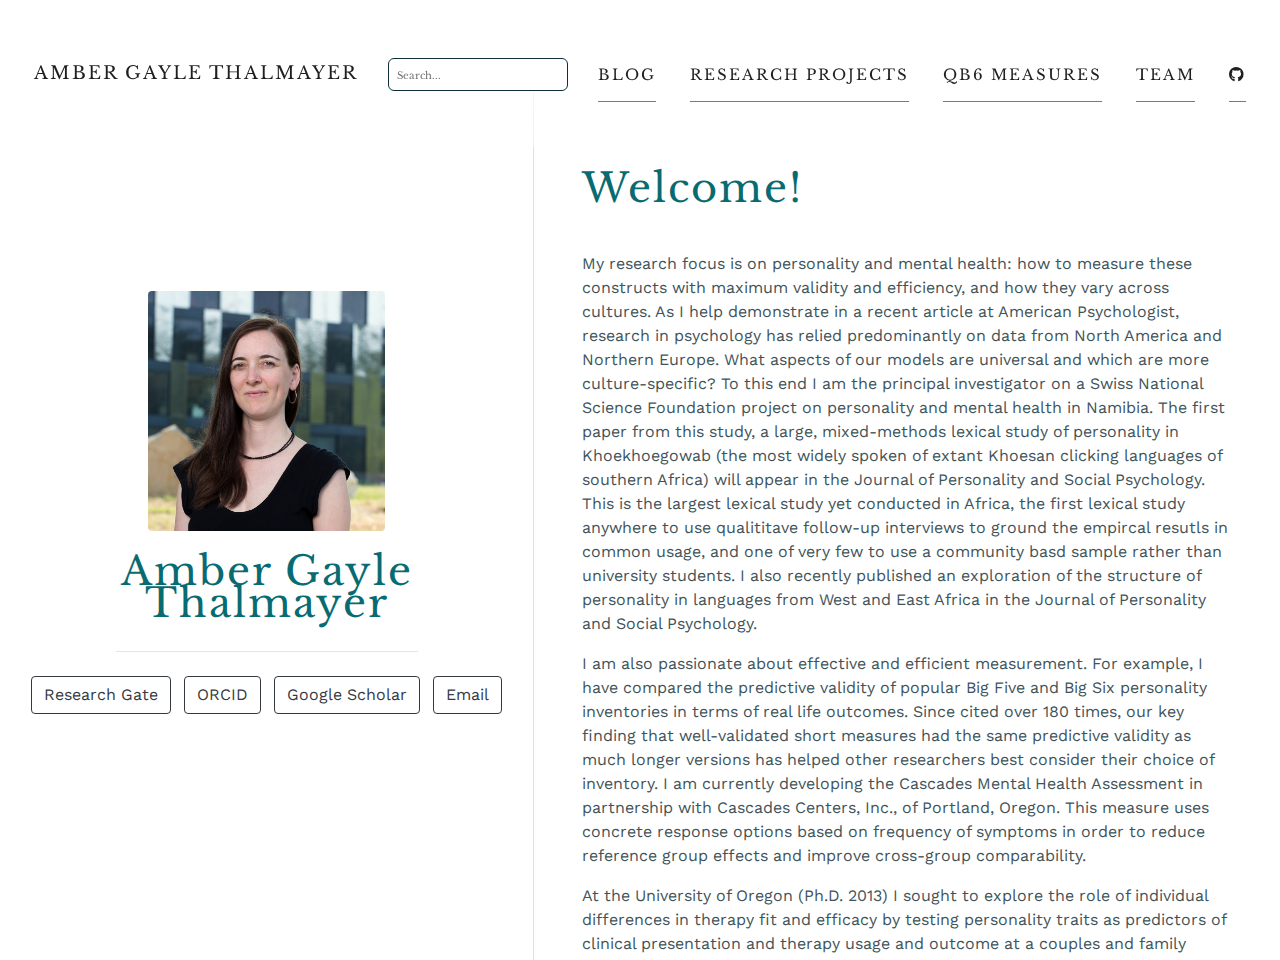
==== commit 38892621: "update website" ====
--- a/docs/index.html
+++ b/docs/index.html
@@ -841,13 +841,14 @@
           <nav class="distill-site-nav distill-site-header">
           <div class="nav-left">
           <a href="index.html" class="title">Amber Gayle Thalmayer</a>
+          <input id="distill-search" class="nav-search hidden" type="text" placeholder="Search..."/>
           </div>
           <div class="nav-right">
           <a href="blog.html">Blog</a>
           <a href="projects.html">Research Projects</a>
           <a href="measures.html">QB6 Measures</a>
           <a href="team.html">Team</a>
-          <a href="https://github.com/gayoungson/gayoungson.github.io">
+          <a href="https://github.com/gayoungson/amberwebsite">
           <i class="fab fa-github" aria-hidden="true"></i>
           </a>
           <a href="javascript:void(0);" class="nav-toggle">&#9776;</a>
@@ -966,15 +967,6 @@
             Committee, Society for Personality and Social Psychology
             (SPSP) Elected member of executive board (2019-2021) World
             Association of Personality Psychology</p>
-            <p>   </p>
-            <div id="acknowledgments" class="section level3 appendix">
-            <h3 class="appendix">Acknowledgments</h3>
-            <p>This website was made by <a
-            href="mailto:g.son@unibas.ch">Gayoung Son</a> with the <a
-            href="https://rstudio.github.io/distill/">distill
-            package</a> and a custom theme by Alison Hill &amp; <a
-            href="https://desiree.rbind.io/">Desirée De Leon</a>.</p>
-            </div>
             </div>
           </div>
         </div>
@@ -1080,15 +1072,6 @@
               Committee, Society for Personality and Social Psychology
               (SPSP) Elected member of executive board (2019-2021) World
               Association of Personality Psychology</p>
-              <p>   </p>
-              <div id="acknowledgments" class="section level3 appendix">
-              <h3 class="appendix">Acknowledgments</h3>
-              <p>This website was made by <a
-              href="mailto:g.son@unibas.ch">Gayoung Son</a> with the <a
-              href="https://rstudio.github.io/distill/">distill
-              package</a> and a custom theme by Alison Hill &amp; <a
-              href="https://desiree.rbind.io/">Desirée De Leon</a>.</p>
-              </div>
               </div>
             </div>
         </div>
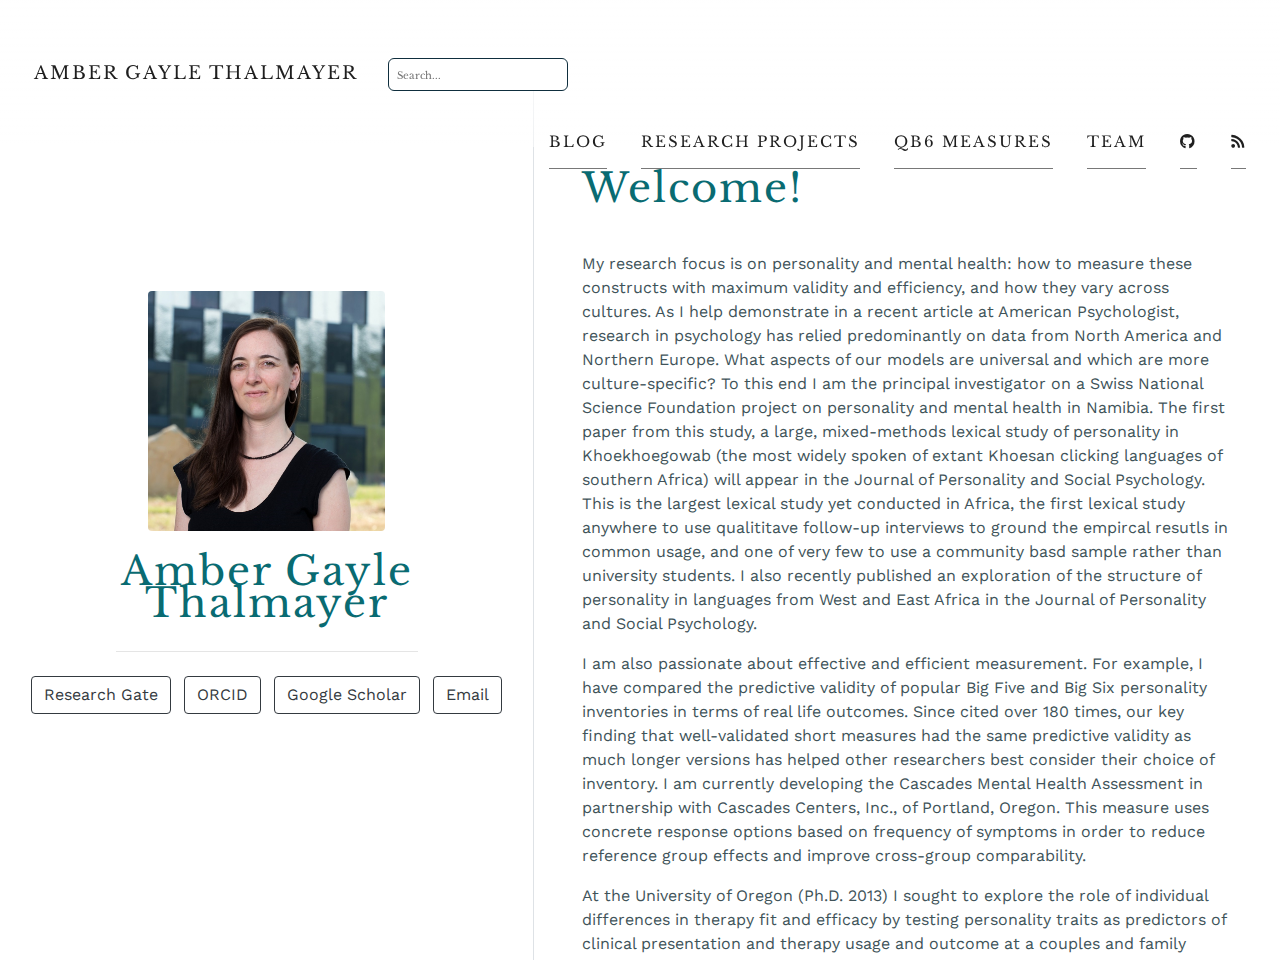
==== commit 9f87bcbc: "test blog function" ====
--- a/docs/index.html
+++ b/docs/index.html
@@ -850,6 +850,9 @@
           <a href="team.html">Team</a>
           <a href="https://github.com/gayoungson/amberwebsite">
           <i class="fab fa-github" aria-hidden="true"></i>
+          </a>
+          <a href="blog.xml">
+          <i class="fa fa-rss" aria-hidden="true"></i>
           </a>
           <a href="javascript:void(0);" class="nav-toggle">&#9776;</a>
           </div>
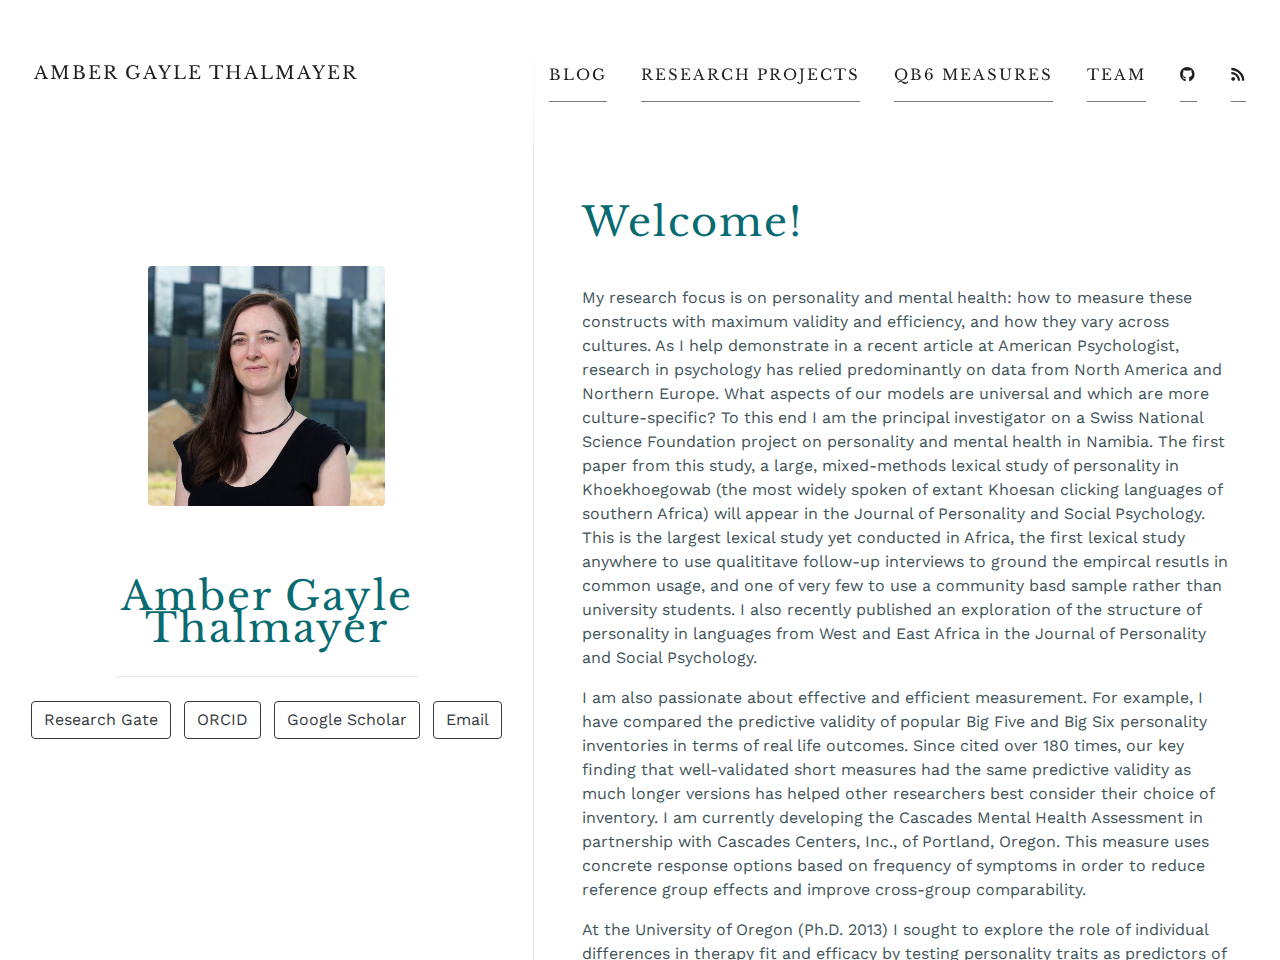
==== commit 7f2648eb: "update blog" ====
--- a/docs/index.html
+++ b/docs/index.html
@@ -362,265 +362,6 @@
           <link href="site_libs/font-awesome-5.1.0/css/all.css" rel="stylesheet"/>
           <link href="site_libs/font-awesome-5.1.0/css/v4-shims.css" rel="stylesheet"/>
           <script src="site_libs/headroom-0.9.4/headroom.min.js"></script>
-          <script src="site_libs/autocomplete-0.37.1/autocomplete.min.js"></script>
-          <script src="site_libs/fuse-6.4.1/fuse.min.js"></script>
-
-          <script type="application/javascript">
-
-          function getMeta(metaName) {
-            var metas = document.getElementsByTagName('meta');
-            for (let i = 0; i < metas.length; i++) {
-              if (metas[i].getAttribute('name') === metaName) {
-                return metas[i].getAttribute('content');
-              }
-            }
-            return '';
-          }
-
-          function offsetURL(url) {
-            var offset = getMeta('distill:offset');
-            return offset ? offset + '/' + url : url;
-          }
-
-          function createFuseIndex() {
-
-            // create fuse index
-            var options = {
-              keys: [
-                { name: 'title', weight: 20 },
-                { name: 'categories', weight: 15 },
-                { name: 'description', weight: 10 },
-                { name: 'contents', weight: 5 },
-              ],
-              ignoreLocation: true,
-              threshold: 0
-            };
-            var fuse = new window.Fuse([], options);
-
-            // fetch the main search.json
-            return fetch(offsetURL('search.json'))
-              .then(function(response) {
-                if (response.status == 200) {
-                  return response.json().then(function(json) {
-                    // index main articles
-                    json.articles.forEach(function(article) {
-                      fuse.add(article);
-                    });
-                    // download collections and index their articles
-                    return Promise.all(json.collections.map(function(collection) {
-                      return fetch(offsetURL(collection)).then(function(response) {
-                        if (response.status === 200) {
-                          return response.json().then(function(articles) {
-                            articles.forEach(function(article) {
-                              fuse.add(article);
-                            });
-                          })
-                        } else {
-                          return Promise.reject(
-                            new Error('Unexpected status from search index request: ' +
-                                      response.status)
-                          );
-                        }
-                      });
-                    })).then(function() {
-                      return fuse;
-                    });
-                  });
-
-                } else {
-                  return Promise.reject(
-                    new Error('Unexpected status from search index request: ' +
-                                response.status)
-                  );
-                }
-              });
-          }
-
-          window.document.addEventListener("DOMContentLoaded", function (event) {
-
-            // get search element (bail if we don't have one)
-            var searchEl = window.document.getElementById('distill-search');
-            if (!searchEl)
-              return;
-
-            createFuseIndex()
-              .then(function(fuse) {
-
-                // make search box visible
-                searchEl.classList.remove('hidden');
-
-                // initialize autocomplete
-                var options = {
-                  autoselect: true,
-                  hint: false,
-                  minLength: 2,
-                };
-                window.autocomplete(searchEl, options, [{
-                  source: function(query, callback) {
-                    const searchOptions = {
-                      isCaseSensitive: false,
-                      shouldSort: true,
-                      minMatchCharLength: 2,
-                      limit: 10,
-                    };
-                    var results = fuse.search(query, searchOptions);
-                    callback(results
-                      .map(function(result) { return result.item; })
-                    );
-                  },
-                  templates: {
-                    suggestion: function(suggestion) {
-                      var img = suggestion.preview && Object.keys(suggestion.preview).length > 0
-                        ? `<img src="${offsetURL(suggestion.preview)}"</img>`
-                        : '';
-                      var html = `
-                        <div class="search-item">
-                          <h3>${suggestion.title}</h3>
-                          <div class="search-item-description">
-                            ${suggestion.description || ''}
-                          </div>
-                          <div class="search-item-preview">
-                            ${img}
-                          </div>
-                        </div>
-                      `;
-                      return html;
-                    }
-                  }
-                }]).on('autocomplete:selected', function(event, suggestion) {
-                  window.location.href = offsetURL(suggestion.path);
-                });
-                // remove inline display style on autocompleter (we want to
-                // manage responsive display via css)
-                $('.algolia-autocomplete').css("display", "");
-              })
-              .catch(function(error) {
-                console.log(error);
-              });
-
-          });
-
-          </script>
-
-          <style type="text/css">
-
-          .nav-search {
-            font-size: x-small;
-          }
-
-          /* Algolioa Autocomplete */
-
-          .algolia-autocomplete {
-            display: inline-block;
-            margin-left: 10px;
-            vertical-align: sub;
-            background-color: white;
-            color: black;
-            padding: 6px;
-            padding-top: 8px;
-            padding-bottom: 0;
-            border-radius: 6px;
-            border: 1px #0F2E3D solid;
-            width: 180px;
-          }
-
-
-          @media screen and (max-width: 768px) {
-            .distill-site-nav .algolia-autocomplete {
-              display: none;
-              visibility: hidden;
-            }
-            .distill-site-nav.responsive .algolia-autocomplete {
-              display: inline-block;
-              visibility: visible;
-            }
-            .distill-site-nav.responsive .algolia-autocomplete .aa-dropdown-menu {
-              margin-left: 0;
-              width: 400px;
-              max-height: 400px;
-            }
-          }
-
-          .algolia-autocomplete .aa-input, .algolia-autocomplete .aa-hint {
-            width: 90%;
-            outline: none;
-            border: none;
-          }
-
-          .algolia-autocomplete .aa-hint {
-            color: #999;
-          }
-          .algolia-autocomplete .aa-dropdown-menu {
-            width: 550px;
-            max-height: 70vh;
-            overflow-x: visible;
-            overflow-y: scroll;
-            padding: 5px;
-            margin-top: 3px;
-            margin-left: -150px;
-            background-color: #fff;
-            border-radius: 5px;
-            border: 1px solid #999;
-            border-top: none;
-          }
-
-          .algolia-autocomplete .aa-dropdown-menu .aa-suggestion {
-            cursor: pointer;
-            padding: 5px 4px;
-            border-bottom: 1px solid #eee;
-          }
-
-          .algolia-autocomplete .aa-dropdown-menu .aa-suggestion:last-of-type {
-            border-bottom: none;
-            margin-bottom: 2px;
-          }
-
-          .algolia-autocomplete .aa-dropdown-menu .aa-suggestion .search-item {
-            overflow: hidden;
-            font-size: 0.8em;
-            line-height: 1.4em;
-          }
-
-          .algolia-autocomplete .aa-dropdown-menu .aa-suggestion .search-item h3 {
-            font-size: 1rem;
-            margin-block-start: 0;
-            margin-block-end: 5px;
-          }
-
-          .algolia-autocomplete .aa-dropdown-menu .aa-suggestion .search-item-description {
-            display: inline-block;
-            overflow: hidden;
-            height: 2.8em;
-            width: 80%;
-            margin-right: 4%;
-          }
-
-          .algolia-autocomplete .aa-dropdown-menu .aa-suggestion .search-item-preview {
-            display: inline-block;
-            width: 15%;
-          }
-
-          .algolia-autocomplete .aa-dropdown-menu .aa-suggestion .search-item-preview img {
-            height: 3em;
-            width: auto;
-            display: none;
-          }
-
-          .algolia-autocomplete .aa-dropdown-menu .aa-suggestion .search-item-preview img[src] {
-            display: initial;
-          }
-
-          .algolia-autocomplete .aa-dropdown-menu .aa-suggestion.aa-cursor {
-            background-color: #eee;
-          }
-          .algolia-autocomplete .aa-dropdown-menu .aa-suggestion em {
-            font-weight: bold;
-            font-style: normal;
-          }
-
-          </style>
-
-
           <!--/radix_placeholder_navigation_in_header-->
           <!--radix_placeholder_site_in_header-->
           <style type="text/css">
@@ -643,7 +384,8 @@
             letter-spacing: 2px;
             line-height: 2rem; /* increases, so wrapping headers don't overlap */ 
             color: #096B72;
-            font-weight: 300;
+            font-weight: 200;
+            margin-top: 50px;
           }
 
           d-title {
@@ -841,7 +583,6 @@
           <nav class="distill-site-nav distill-site-header">
           <div class="nav-left">
           <a href="index.html" class="title">Amber Gayle Thalmayer</a>
-          <input id="distill-search" class="nav-search hidden" type="text" placeholder="Search..."/>
           </div>
           <div class="nav-right">
           <a href="blog.html">Blog</a>
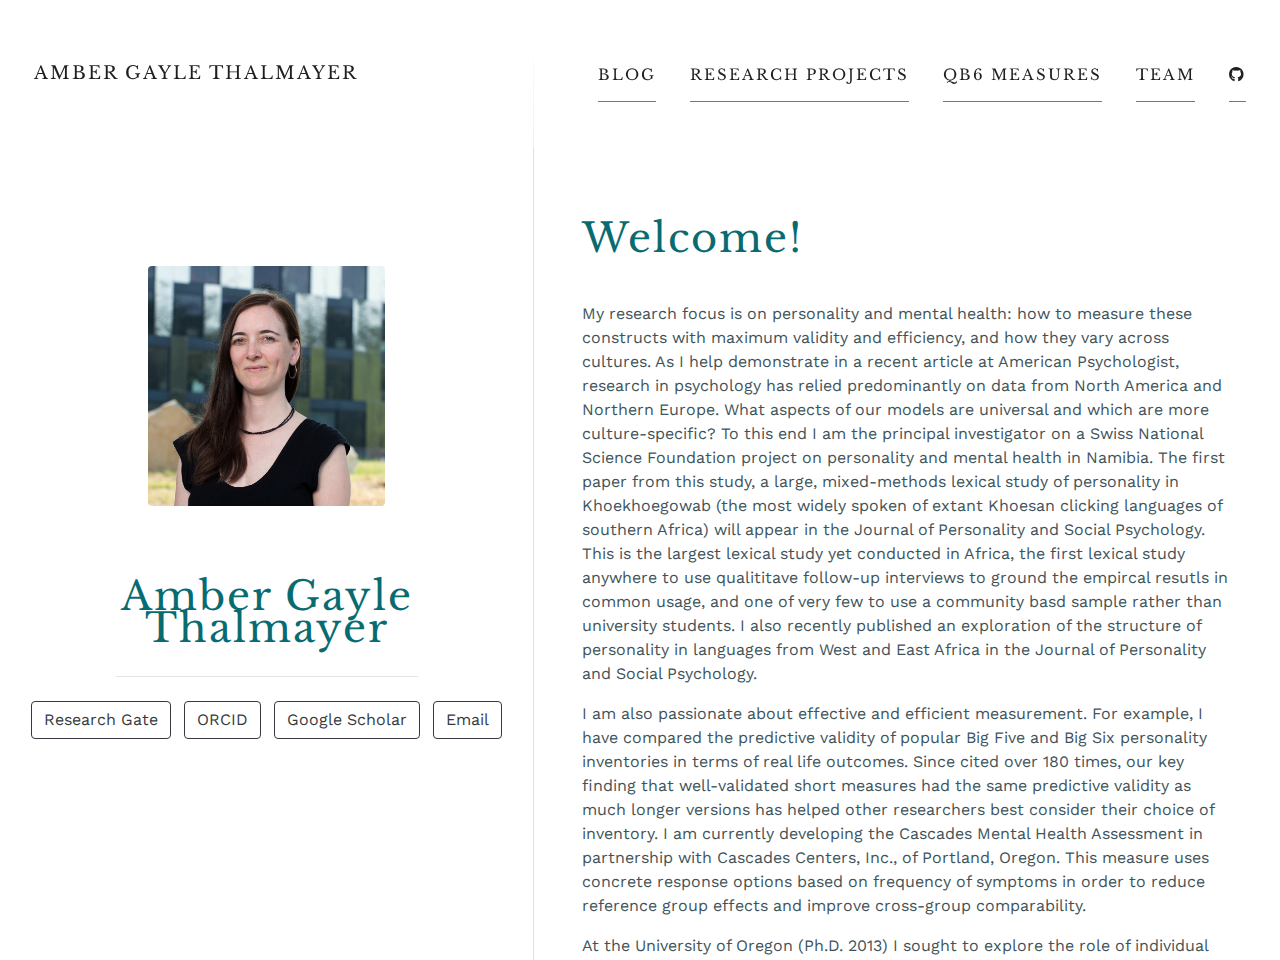
==== commit ec2059f7: "update website" ====
--- a/docs/index.html
+++ b/docs/index.html
@@ -384,12 +384,13 @@
             letter-spacing: 2px;
             line-height: 2rem; /* increases, so wrapping headers don't overlap */ 
             color: #096B72;
-            font-weight: 200;
-            margin-top: 50px;
+            font-weight: 300;
+            padding-top: 50px;
           }
 
           d-title {
             padding-top: 13rem; /*so that navbar doesn't overlap fixed title */
+            margin-top: 50px;
           }
 
           d-title h1,
@@ -399,7 +400,7 @@
 
           d-article div.sourceCode code, 
           d-article pre code {
-          	font-family: "DM Mono", monospace;
+          	font-family: "Work Sans", monospace;
           	font-size: 1rem;
           }
 
@@ -498,6 +499,10 @@
           d-appendix {
             background-color: #e6f3fc;
             border-top: none !important;
+          }
+
+          d-appendix h3 {
+              padding-top: 0px; /*Remove padding-top from blog posts*/
           }
 
           /* -------------Footer------------------*/
@@ -561,9 +566,16 @@
             content: " ";  /* Remove toc bullets */
           }
 
-
-
-
+          /*----- BLOG PAGE----*/
+
+          .posts-list .post-preview h2 {
+            font-family: "Libre Baskerville";
+            padding-top: 0px;
+          }
+
+          .posts-list .post-preview p {
+            font-family: "Work Sans";
+          }
           </style>
           <!--/radix_placeholder_site_in_header-->
           
@@ -572,7 +584,7 @@
             padding-top: 60px;
           }
           </style>
-          <script src="C:\Users\HOME\Documents\R\win-library\4.0\rmarkdown\rmd\h\pandoc\header-attrs.js"></script>
+          <script src="C:\Users\HOME\AppData\Local\R\win-library\4.2\rmarkdown\rmd\h\pandoc\header-attrs.js"></script>
     
     
   </head>
@@ -591,9 +603,6 @@
           <a href="team.html">Team</a>
           <a href="https://github.com/gayoungson/amberwebsite">
           <i class="fab fa-github" aria-hidden="true"></i>
-          </a>
-          <a href="blog.xml">
-          <i class="fa fa-rss" aria-hidden="true"></i>
           </a>
           <a href="javascript:void(0);" class="nav-toggle">&#9776;</a>
           </div>
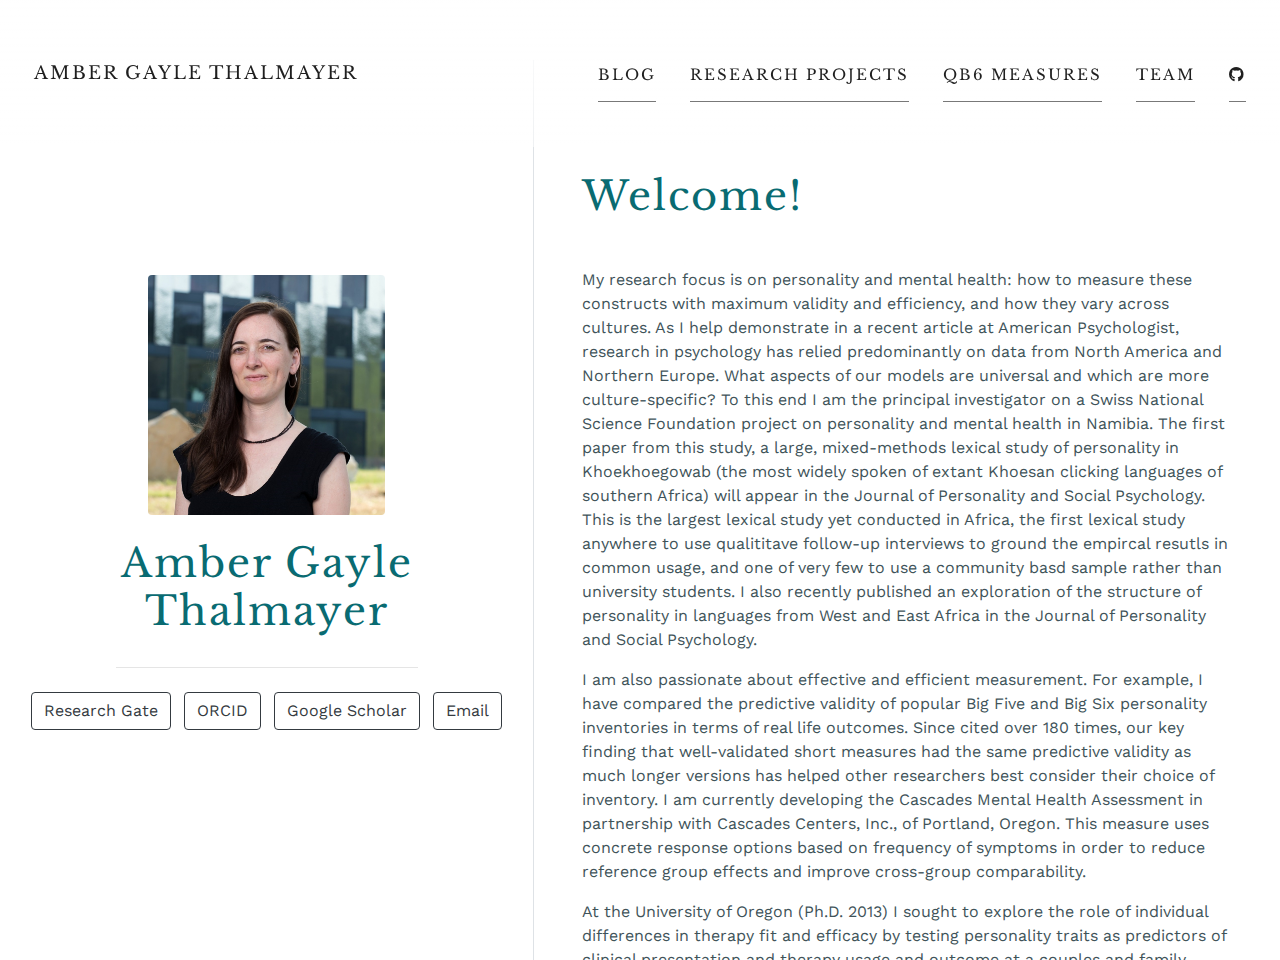
==== commit e210f48c: "update website" ====
--- a/docs/index.html
+++ b/docs/index.html
@@ -382,15 +382,14 @@
           h1, h2, h3, h4, h5, h6 {
             font-family: "Libre Baskerville";
             letter-spacing: 2px;
-            line-height: 2rem; /* increases, so wrapping headers don't overlap */ 
+            line-height: 3rem; /* increases, so wrapping headers don't overlap */ 
             color: #096B72;
             font-weight: 300;
-            padding-top: 50px;
+
           }
 
           d-title {
             padding-top: 13rem; /*so that navbar doesn't overlap fixed title */
-            margin-top: 50px;
           }
 
           d-title h1,
@@ -575,6 +574,10 @@
 
           .posts-list .post-preview p {
             font-family: "Work Sans";
+          }
+
+          .posts-list .posts-list-caption {
+              margin-top: 50px;
           }
           </style>
           <!--/radix_placeholder_site_in_header-->
